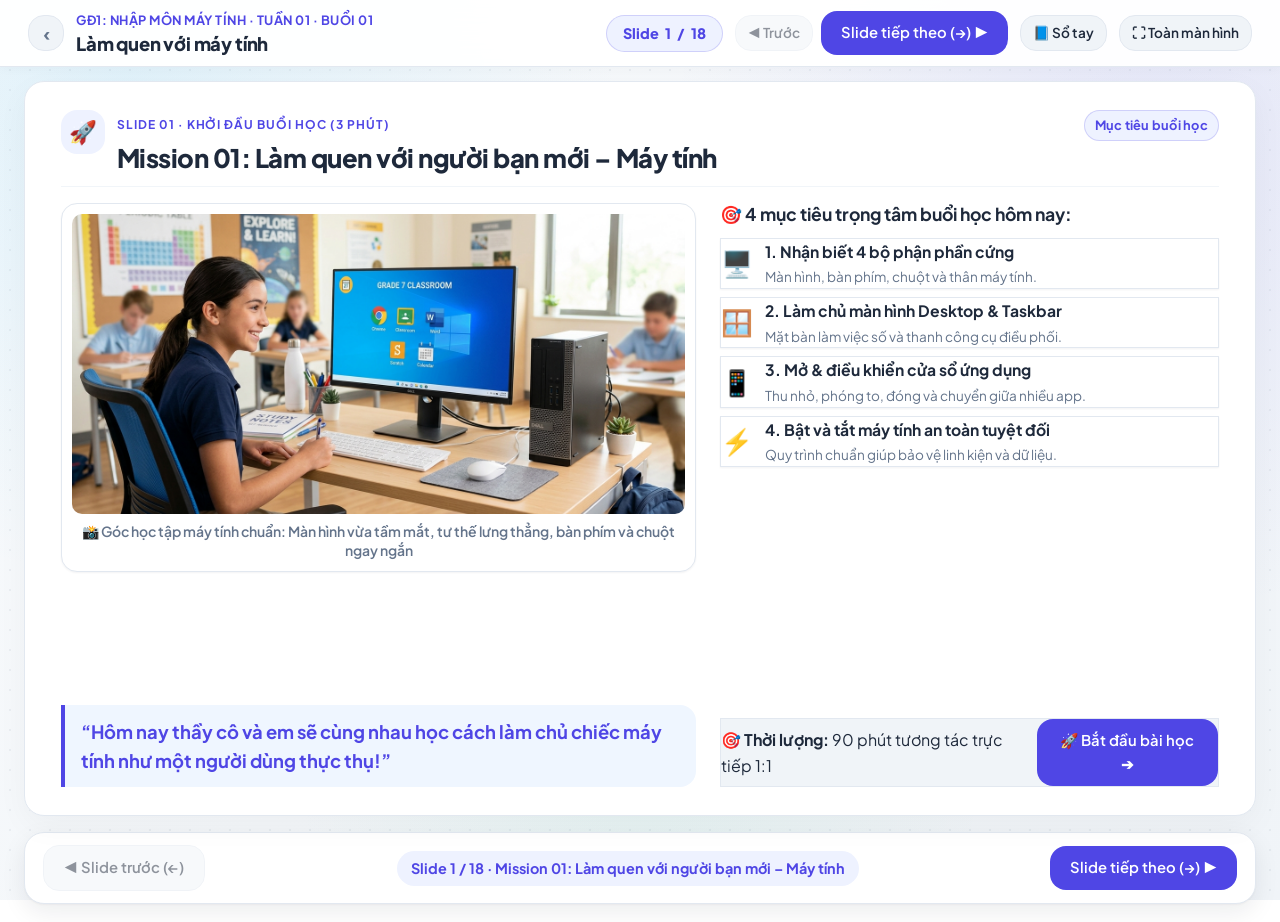
==== templates/lesson.html @ 389ba529 "feat: Khởi tạo hệ thống bài giảng Lớp 7, Bài 1 và workflow GitHub Pages" ====
<!DOCTYPE html>
<html lang="vi">
<head>
  <meta charset="UTF-8">
  <meta name="viewport" content="width=device-width, initial-scale=1.0">
  <title>Bài giảng: Làm quen với máy tính — GĐ1</title>
  
  <!-- CSS Design System -->
  <link rel="stylesheet" href="../design-system/css/tokens.css">
  <link rel="stylesheet" href="../design-system/css/reset.css">
  <link rel="stylesheet" href="../design-system/css/layout.css">
  <link rel="stylesheet" href="../design-system/css/components.css">
  <link rel="stylesheet" href="../design-system/css/utilities.css">
  <link rel="stylesheet" href="../design-system/css/responsive.css">
</head>
<body class="mode-slide">

  <!-- Background Ambient Glow & Dot-Grid -->
  <div id="ambient-bg"></div>

  <!-- Thanh Điều khiển Trình chiếu của Giáo viên (Presentation Bar) -->
  <header class="presentation-bar">
    <div class="presentation-bar__left">
      <a href="../index.html" class="presentation-back-btn" title="Về Cổng Khóa học">‹</a>
      <div class="presentation-meta-title">
        <span class="presentation-badge">GĐ1: Nhập môn máy tính · Tuần 01 · Buổi 01</span>
        <h1 class="presentation-lesson-title">Làm quen với máy tính</h1>
      </div>
    </div>

    <div class="presentation-bar__right">
      <div class="slide-counter-pill">
        Slide <span class="current-slide-num">1</span> / <span class="total-slides-num">18</span>
      </div>

      <div class="presentation-nav-group">
        <button class="btn btn--secondary btn--sm btn--prev-slide" title="Slide trước (Phím ←)">
          ◀ Trước
        </button>
        <button class="btn btn--primary btn--sm btn--next-slide" title="Slide tiếp theo (Phím →)">
          Tiếp ▶
        </button>
      </div>

      <button class="btn btn--secondary btn--sm presentation-cheatsheet-btn" title="Mở Sổ tay tra cứu phím tắt & thuật ngữ">
        📘 Sổ tay
      </button>

      <button class="btn btn--secondary btn--sm presentation-fullscreen-btn" title="Chế độ Trình chiếu Toàn màn hình">
        ⛶ Toàn màn hình
      </button>
    </div>
  </header>

  <!-- Khung Slide Trình chiếu Chính -->
  <div class="lesson-shell">
    <div class="lesson-grid">
      <main class="lesson-main">
        <!-- Các slide sẽ được LearningEngine tự động nạp từ Lesson Data -->
        <div class="p-4 text-center text-muted">Đang tải slide bài giảng...</div>
      </main>
    </div>
  </div>

  <!-- Slide-over Drawer chứa Sổ tay Tra cứu -->
  <div class="cheatsheet-drawer-backdrop" role="dialog" aria-modal="true" aria-labelledby="drawer-title">
    <div class="cheatsheet-drawer">
      <div class="cheatsheet-drawer__header">
        <div class="d-flex items-center gap-2">
          <span style="font-size: 1.4rem;">📘</span>
          <strong id="drawer-title">Sổ tay tra cứu nhanh</strong>
        </div>
        <button class="cheatsheet-close-btn btn btn--secondary btn--sm" aria-label="Đóng sổ tay">✕</button>
      </div>
      <div class="cheatsheet-drawer__body">
        <!-- Được LearningEngine cập nhật tự động theo từng bài -->
      </div>
    </div>
  </div>

  <!-- Modal Chi tiết Ứng dụng (Slide 08) -->
  <div class="app-detail-modal" role="dialog" aria-modal="true" aria-labelledby="modal-app-name-id">
    <div class="app-modal-dialog">
      <div class="modal-app-icon">📱</div>
      <h3 class="modal-app-name" id="modal-app-name-id">Tên ứng dụng</h3>
      <div class="modal-app-role">Công dụng chính</div>
      <p class="modal-app-detail">Mô tả chi tiết ứng dụng...</p>
      <button class="btn btn--primary app-modal-close-btn w-100 justify-center">Đã hiểu! Đóng lại</button>
    </div>
  </div>

  <!-- JS Modules Hệ thống -->
  <script src="../design-system/js/storage.js"></script>
  <script src="../design-system/js/audio.js"></script>
  <script src="../design-system/js/visualizers.js"></script>
  <script src="../design-system/js/timer.js"></script>
  <script src="../design-system/js/checklist.js"></script>
  <script src="../design-system/js/quiz.js"></script>
  <script src="../design-system/js/learning-engine.js"></script>

  <!-- Nạp file Lesson Data -->
  <script src="../lessons/gd1/week-01/lesson-01.js"></script>
  <script src="../lessons/gd1/week-01/lesson-02.js"></script>

  <!-- Khởi tạo Bài giảng -->
  <script>
    document.addEventListener('DOMContentLoaded', () => {
      const urlParams = new URLSearchParams(window.location.search);
      const lessonId = urlParams.get('id') || 'gd1-w01-l01';

      let targetLesson = null;
      if (window.LessonRegistry && window.LessonRegistry[lessonId]) {
        targetLesson = window.LessonRegistry[lessonId];
      } else if (window.currentLessonData) {
        targetLesson = window.currentLessonData;
      }

      if (targetLesson) {
        window.LearningEngine.init(targetLesson);
        document.title = `Bài giảng: ${targetLesson.title} — GĐ1`;
      } else {
        console.error(`Không tìm thấy dữ liệu cho bài học ID: ${lessonId}`);
      }
    });
  </script>
</body>
</html>
---- design-system/css/tokens.css ----
/**
 * DESIGN TOKENS — Bright & Friendly Modern Edu
 * Dùng chung cho toàn bộ 36 tuần / 72 buổi học
 */

:root {
  /* Brand & Accents */
  --color-primary: #4f46e5;
  --color-primary-hover: #4338ca;
  --color-primary-light: #eef2ff;

  --color-success: #10b981;
  --color-success-hover: #059669;
  --color-success-light: #ecfdf5;

  --color-energy: #0ea5e9;
  --color-energy-hover: #0284c7;
  --color-energy-light: #f0f9ff;

  --color-warning: #f59e0b;
  --color-warning-hover: #d97706;
  --color-warning-light: #fffbeb;

  --color-danger: #f43f5e;
  --color-danger-hover: #e11d48;
  --color-danger-light: #fff1f2;

  --color-purple: #8b5cf6;
  --color-purple-light: #f5f3ff;

  /* Backgrounds & Surfaces */
  --bg-page: #f8fafc;
  --bg-page-secondary: #f0f4f8;

  --surface: rgba(255, 255, 255, 0.88);
  --surface-solid: #ffffff;
  --surface-hover: rgba(255, 255, 255, 0.98);
  --surface-muted: #f8fafc;

  /* Typography Colors */
  --text-primary: #1e293b;
  --text-secondary: #64748b;
  --text-muted: #94a3b8;
  --text-inverse: #ffffff;

  /* Borders & Dividers */
  --border-soft: #e2e8f0;
  --border-focus: rgba(79, 70, 229, 0.4);

  /* Radius */
  --radius-sm: 10px;
  --radius-md: 16px;
  --radius-lg: 20px;
  --radius-xl: 28px;
  --radius-full: 9999px;

  /* Shadows */
  --shadow-sm: 0 1px 2px rgba(15, 23, 42, 0.05);
  --shadow-card:
    0 1px 2px rgba(15, 23, 42, 0.04),
    0 8px 24px rgba(15, 23, 42, 0.08);
  --shadow-card-hover:
    0 4px 6px -1px rgba(15, 23, 42, 0.06),
    0 12px 32px rgba(15, 23, 42, 0.12);
  --shadow-floating:
    0 12px 40px rgba(15, 23, 42, 0.16);

  /* Spacing */
  --space-1: 4px;
  --space-2: 8px;
  --space-3: 12px;
  --space-4: 16px;
  --space-5: 24px;
  --space-6: 32px;
  --space-7: 48px;

  /* Fonts */
  --font-sans: 'Plus Jakarta Sans', -apple-system, BlinkMacSystemFont, 'Segoe UI', Roboto, Helvetica, Arial, sans-serif;
  --font-mono: 'JetBrains Mono', 'Fira Code', Menlo, Monaco, Consolas, monospace;

  /* Transitions */
  --transition-fast: 140ms ease;
  --transition-normal: 220ms ease;
  --transition-slow: 350ms cubic-bezier(0.16, 1, 0.3, 1);
}
---- design-system/css/layout.css ----
/**
 * LAYOUT & BACKGROUND SYSTEM — Bright & Friendly Modern Edu
 * Chuyên biệt cho Giao diện Trình chiếu Bài giảng 1:1 Toàn Màn Hình (Full-Screen Teaching Presentation Deck)
 */

/* Nền sáng tinh tế & Ambient Glow nhẹ */
body {
  background:
    radial-gradient(circle at 10% 10%, rgba(14, 165, 233, 0.10), transparent 35%),
    radial-gradient(circle at 90% 15%, rgba(79, 70, 229, 0.09), transparent 35%),
    radial-gradient(circle at 50% 85%, rgba(16, 185, 129, 0.06), transparent 35%),
    linear-gradient(135deg, var(--bg-page), var(--bg-page-secondary));
  background-attachment: fixed;
  color: var(--text-primary);
  position: relative;
  min-height: 100vh;
  margin: 0;
  padding: 0;
}

/* Lưới chấm bi kỹ thuật số tinh tế (Dot-grid pattern) */
body::before {
  content: "";
  position: fixed;
  inset: 0;
  background-image: radial-gradient(#94a3b8 0.75px, transparent 0.75px);
  background-size: 20px 20px;
  opacity: 0.12;
  pointer-events: none;
  z-index: 0;
}

/* ==========================================================================
   PRESENTATION TOP BAR (Thanh công cụ trình chiếu của Giáo viên)
   ========================================================================== */
.presentation-bar {
  position: sticky;
  top: 0;
  z-index: 50;
  background: rgba(255, 255, 255, 0.94);
  backdrop-filter: blur(16px);
  -webkit-backdrop-filter: blur(16px);
  border-bottom: 1px solid var(--border-soft);
  padding: 10px 28px;
  display: flex;
  align-items: center;
  justify-content: space-between;
  gap: var(--space-3);
  box-shadow: 0 2px 10px rgba(0, 0, 0, 0.03);
}

.presentation-bar__left {
  display: flex;
  align-items: center;
  gap: var(--space-3);
}

.presentation-back-btn {
  display: inline-flex;
  align-items: center;
  justify-content: center;
  width: 36px;
  height: 36px;
  border-radius: var(--radius-md);
  background: var(--bg-page-secondary);
  color: var(--text-secondary);
  text-decoration: none;
  font-weight: 700;
  font-size: 1.2rem;
  border: 1px solid var(--border-soft);
  transition: all var(--transition-fast);
}

.presentation-back-btn:hover {
  background: #ffffff;
  color: var(--color-primary);
  border-color: var(--color-primary);
}

.presentation-meta-title {
  display: flex;
  flex-direction: column;
  gap: 2px;
}

.presentation-badge {
  font-size: 0.8rem;
  font-weight: 700;
  color: var(--color-primary);
  letter-spacing: 0.04em;
  text-transform: uppercase;
}

.presentation-lesson-title {
  font-size: 1.15rem;
  font-weight: 800;
  color: var(--text-primary);
  margin: 0;
  letter-spacing: -0.01em;
}

.presentation-bar__right {
  display: flex;
  align-items: center;
  gap: 12px;
}

.slide-counter-pill {
  display: inline-flex;
  align-items: center;
  gap: 6px;
  background: var(--color-primary-light);
  color: var(--color-primary);
  font-weight: 800;
  font-size: 0.9rem;
  padding: 6px 16px;
  border-radius: var(--radius-full);
  border: 1px solid rgba(79, 70, 229, 0.2);
}

.presentation-nav-group {
  display: flex;
  align-items: center;
  gap: 8px;
}

/* ==========================================================================
   FULLSCREEN SLIDE PRESENTATION STAGE (Khung chứa Slide Full Màn Hình)
   ========================================================================== */
.lesson-shell {
  width: min(1520px, calc(100% - 48px));
  margin: 14px auto 18px;
  position: relative;
  z-index: 1;
  min-height: calc(100vh - 84px);
  display: flex;
  flex-direction: column;
}

.lesson-grid {
  display: flex;
  flex-direction: column;
  flex: 1;
  width: 100%;
}

.lesson-main {
  width: 100%;
  flex: 1;
  display: flex;
  flex-direction: column;
}

/* Section bài học (Mỗi Section là một Slide) */
body.mode-slide .lesson-section {
  display: none !important;
  flex: 1;
  flex-direction: column;
  width: 100%;
}

body.mode-slide .lesson-section.is-active-slide {
  display: flex !important;
  flex: 1;
  flex-direction: column;
  animation: slideFadeIn 0.25s cubic-bezier(0.16, 1, 0.3, 1) forwards;
}

/* Thẻ Slide toàn màn hình — Apple Keynote / Google Slides Widescreen Aesthetics */
body.mode-slide .edu-card {
  flex: 1;
  display: flex;
  flex-direction: column;
  min-height: calc(100vh - 165px);
  padding: 28px 36px;
  background: #ffffff;
  border-radius: 20px;
  box-shadow: 0 10px 32px rgba(0, 0, 0, 0.04);
  border: 1px solid var(--border-soft);
  justify-content: flex-start;
}

body.mode-slide .edu-card__header {
  margin-bottom: var(--space-4);
  padding-bottom: var(--space-3);
  border-bottom: 1px solid #f1f5f9;
  flex-shrink: 0;
}

body.mode-slide .edu-card__header h2 {
  font-size: clamp(1.5rem, 2vw, 2.1rem);
  font-weight: 800;
  color: var(--text-primary);
  margin: 4px 0 0;
}

body.mode-slide .edu-card__body {
  flex: 1;
  display: flex;
  flex-direction: column;
  justify-content: flex-start;
  gap: var(--space-4);
}

/* Fullscreen Mode Enhancements */
:fullscreen .presentation-bar,
:-webkit-full-screen .presentation-bar {
  padding: 8px 32px;
}

:fullscreen .lesson-shell,
:-webkit-full-screen .lesson-shell {
  width: min(1600px, calc(100% - 32px));
  margin: 8px auto 12px;
  min-height: calc(100vh - 68px);
}

:fullscreen body.mode-slide .edu-card,
:-webkit-full-screen body.mode-slide .edu-card {
  min-height: calc(100vh - 135px);
  padding: 32px 48px;
}
---- design-system/css/components.css ----
/**
 * COMPONENT SYSTEM — Bright & Friendly Modern Edu
 */

/* ==========================================================================
   1. MISSION BAR (Thanh lộ trình bài học dính phía trên)
   ========================================================================== */
.mission-bar {
  position: sticky;
  top: 12px;
  z-index: 50;
  display: flex;
  align-items: center;
  justify-content: space-between;
  gap: var(--space-2);
  padding: 8px 12px;
  background: rgba(255, 255, 255, 0.92);
  backdrop-filter: blur(14px);
  -webkit-backdrop-filter: blur(14px);
  border: 1px solid var(--border-soft);
  border-radius: var(--radius-lg);
  box-shadow: var(--shadow-card);
}

.mission-bar__nav {
  display: flex;
  align-items: center;
  gap: var(--space-2);
  overflow-x: auto;
  scrollbar-width: none;
}
.mission-bar__nav::-webkit-scrollbar {
  display: none;
}

.mission-step {
  display: inline-flex;
  align-items: center;
  gap: 6px;
  padding: 8px 14px;
  border-radius: var(--radius-full);
  font-size: 0.875rem;
  font-weight: 600;
  color: var(--text-secondary);
  background: transparent;
  white-space: nowrap;
  transition: all var(--transition-fast);
  border: 1px solid transparent;
  text-decoration: none;
}

.mission-step:hover {
  color: var(--color-primary);
  background: var(--color-primary-light);
}

.mission-step.is-active {
  color: var(--color-primary);
  background: var(--color-primary-light);
  border-color: rgba(79, 70, 229, 0.25);
  box-shadow: 0 1px 3px rgba(79, 70, 229, 0.1);
}

.mission-step.is-completed {
  color: var(--color-success);
  background: var(--color-success-light);
}

.mission-bar__actions {
  display: flex;
  align-items: center;
  gap: var(--space-2);
  flex-shrink: 0;
}

/* ==========================================================================
   2. CARD SYSTEM (Khối thẻ giao diện đa năng)
   ========================================================================== */
.edu-card {
  background: var(--surface);
  backdrop-filter: blur(12px);
  -webkit-backdrop-filter: blur(12px);
  border: 1px solid var(--border-soft);
  border-radius: var(--radius-lg);
  box-shadow: var(--shadow-card);
  padding: 24px;
  position: relative;
  transition: box-shadow var(--transition-normal), border-color var(--transition-normal);
}

.edu-card:hover {
  box-shadow: var(--shadow-card-hover);
}

/* Biến thể theo chủ đề học tập */
.edu-card--concept {
  border-left: 4px solid var(--color-primary);
}

.edu-card--lab {
  border-left: 4px solid var(--color-energy);
}

.edu-card--quiz {
  border-left: 4px solid var(--color-purple);
}

.edu-card--success {
  border-left: 4px solid var(--color-success);
  background: linear-gradient(180deg, rgba(236, 253, 245, 0.5) 0%, rgba(255, 255, 255, 0.9) 100%);
}

.edu-card--warning {
  border-left: 4px solid var(--color-warning);
}

.edu-card--boss {
  border: 2px solid rgba(244, 63, 94, 0.3);
  border-left: 6px solid var(--color-danger);
  background: linear-gradient(180deg, rgba(255, 241, 242, 0.5) 0%, rgba(255, 255, 255, 0.95) 100%);
}

/* Header bên trong card */
.edu-card__header {
  display: flex;
  align-items: flex-start;
  gap: var(--space-3);
  margin-bottom: var(--space-3);
}

.edu-card__icon {
  width: 44px;
  height: 44px;
  border-radius: var(--radius-md);
  display: flex;
  align-items: center;
  justify-content: center;
  font-size: 1.4rem;
  flex-shrink: 0;
  background: var(--color-primary-light);
  color: var(--color-primary);
}

.edu-card--lab .edu-card__icon {
  background: var(--color-energy-light);
  color: var(--color-energy);
}

.edu-card--quiz .edu-card__icon {
  background: var(--color-purple-light);
  color: var(--color-purple);
}

.edu-card--boss .edu-card__icon {
  background: var(--color-danger-light);
  color: var(--color-danger);
}

.edu-card__title-group {
  flex: 1;
}

.eyebrow {
  display: inline-block;
  font-size: 0.75rem;
  font-weight: 700;
  text-transform: uppercase;
  letter-spacing: 0.08em;
  color: var(--color-primary);
  margin-bottom: 2px;
}

.edu-card--lab .eyebrow { color: var(--color-energy); }
.edu-card--quiz .eyebrow { color: var(--color-purple); }
.edu-card--boss .eyebrow { color: var(--color-danger); }

/* ==========================================================================
   3. CONCEPT CARD ELEMENTS & CHIPS
   ========================================================================== */
.concept-chip-group {
  display: flex;
  flex-wrap: wrap;
  gap: var(--space-2);
  margin-top: var(--space-3);
}

.concept-chip {
  display: inline-flex;
  align-items: center;
  gap: 6px;
  padding: 6px 12px;
  background: #ffffff;
  border: 1px solid var(--border-soft);
  border-radius: var(--radius-sm);
  font-size: 0.875rem;
  font-weight: 600;
  color: var(--text-primary);
  box-shadow: var(--shadow-sm);
}

/* ==========================================================================
   4. LAB STEPS (Khối thực hành từng bước có số thứ tự)
   ========================================================================== */
.lab-steps {
  display: flex;
  flex-direction: column;
  gap: var(--space-3);
  margin: var(--space-3) 0;
}

.lab-step {
  display: flex;
  align-items: flex-start;
  gap: var(--space-3);
  padding: var(--space-3) var(--space-4);
  background: #ffffff;
  border: 1px solid var(--border-soft);
  border-radius: var(--radius-md);
  transition: all var(--transition-fast);
}

.lab-step[data-state="pending"] {
  opacity: 0.85;
}

.lab-step[data-state="active"] {
  border-color: var(--color-primary);
  background: var(--color-primary-light);
  box-shadow: 0 2px 8px rgba(79, 70, 229, 0.12);
}

.lab-step[data-state="done"] {
  border-color: rgba(16, 185, 129, 0.4);
  background: var(--color-success-light);
}

.lab-step__number {
  width: 32px;
  height: 32px;
  border-radius: var(--radius-full);
  display: flex;
  align-items: center;
  justify-content: center;
  font-weight: 700;
  font-size: 0.9rem;
  flex-shrink: 0;
  background: var(--bg-page-secondary);
  color: var(--text-secondary);
  border: 1px solid var(--border-soft);
  transition: all var(--transition-fast);
}

.lab-step[data-state="active"] .lab-step__number {
  background: var(--color-primary);
  color: #ffffff;
  border-color: var(--color-primary);
}

.lab-step[data-state="done"] .lab-step__number {
  background: var(--color-success);
  color: #ffffff;
  border-color: var(--color-success);
}

.lab-step__content {
  flex: 1;
}

.lab-step__content h4 {
  font-size: 1rem;
  margin-bottom: 2px;
}

.lab-step__content p {
  font-size: 0.9rem;
  color: var(--text-secondary);
}

/* ==========================================================================
   5. HINT BOX (Hộp gợi ý mở rộng accordion)
   ========================================================================== */
.hint-box {
  margin: var(--space-3) 0;
  border: 1px solid rgba(245, 158, 11, 0.3);
  background: var(--color-warning-light);
  border-radius: var(--radius-md);
  overflow: hidden;
}

.hint-box summary {
  padding: 10px 16px;
  font-weight: 600;
  color: #92400e;
  cursor: pointer;
  user-select: none;
  display: flex;
  align-items: center;
  gap: var(--space-2);
  list-style: none;
}

.hint-box summary::-webkit-details-marker {
  display: none;
}

.hint-box summary::after {
  content: "▾";
  margin-left: auto;
  font-size: 1rem;
  transition: transform var(--transition-fast);
}

.hint-box[open] summary::after {
  transform: rotate(180deg);
}

.hint-box__body {
  padding: 0 16px 14px;
  font-size: 0.925rem;
  color: #78350f;
  line-height: 1.5;
}

/* ==========================================================================
   6. 3D KEYCAP & BÀN PHÍM TƯƠNG TÁC
   ========================================================================== */
.keycap-showcase {
  display: flex;
  align-items: center;
  flex-wrap: wrap;
  gap: var(--space-2);
  padding: var(--space-3);
  background: #ffffff;
  border: 1px solid var(--border-soft);
  border-radius: var(--radius-md);
}

.keycap {
  min-width: 48px;
  padding: 8px 14px;
  background: linear-gradient(#ffffff, #f1f5f9);
  border: 1px solid #cbd5e1;
  border-bottom: 4px solid #94a3b8;
  border-radius: var(--radius-sm);
  font-family: var(--font-mono);
  font-weight: 600;
  font-size: 0.9rem;
  color: var(--text-primary);
  cursor: pointer;
  user-select: none;
  box-shadow: 0 2px 4px rgba(0, 0, 0, 0.04);
  transition: transform 0.08s ease, border-bottom-width 0.08s ease, background-color 0.15s ease;
  display: inline-flex;
  align-items: center;
  justify-content: center;
}

.keycap:hover {
  background: linear-gradient(#ffffff, #e2e8f0);
}

.keycap:active,
.keycap.is-pressed {
  transform: translateY(3px);
  border-bottom-width: 1px;
  box-shadow: 0 1px 1px rgba(0, 0, 0, 0.04);
  background: var(--color-primary-light);
  color: var(--color-primary);
}

.key-combo {
  display: inline-flex;
  align-items: center;
  gap: 4px;
}

.key-plus {
  font-weight: 700;
  color: var(--text-muted);
}

/* ==========================================================================
   7. MOUSE VISUALIZER (Mô phỏng chuột trực quan)
   ========================================================================== */
.mouse-visualizer-container {
  display: flex;
  align-items: center;
  justify-content: center;
  padding: var(--space-4);
  background: #ffffff;
  border: 1px solid var(--border-soft);
  border-radius: var(--radius-lg);
  gap: var(--space-5);
  flex-wrap: wrap;
}

.mouse-device {
  width: 120px;
  height: 180px;
  background: #f8fafc;
  border: 3px solid #cbd5e1;
  border-radius: 60px 60px 50px 50px;
  position: relative;
  box-shadow: 0 8px 24px rgba(0, 0, 0, 0.06);
  user-select: none;
}

.mouse-buttons-row {
  display: flex;
  height: 75px;
  border-bottom: 2px solid #cbd5e1;
}

.mouse-zone {
  flex: 1;
  border: none;
  background: transparent;
  cursor: pointer;
  transition: background var(--transition-fast);
  display: flex;
  align-items: center;
  justify-content: center;
  font-size: 0.75rem;
  font-weight: 700;
  color: var(--text-muted);
  min-height: unset;
}

.mouse-zone[data-mouse="left"] {
  border-right: 1px solid #cbd5e1;
  border-top-left-radius: 56px;
}

.mouse-zone[data-mouse="right"] {
  border-left: 1px solid #cbd5e1;
  border-top-right-radius: 56px;
}

.mouse-zone[data-mouse="scroll"] {
  position: absolute;
  top: 30px;
  left: 50%;
  transform: translateX(-50%);
  width: 20px;
  height: 38px;
  background: #ffffff;
  border: 2px solid #94a3b8;
  border-radius: 10px;
  z-index: 2;
  cursor: pointer;
}

.mouse-zone:hover {
  background: var(--color-primary-light);
  color: var(--color-primary);
}

.mouse-zone.is-active {
  background: var(--color-primary) !important;
  color: #ffffff !important;
  box-shadow: 0 0 12px rgba(79, 70, 229, 0.4);
}

.mouse-legend {
  display: flex;
  flex-direction: column;
  gap: var(--space-2);
}

.mouse-legend-item {
  display: flex;
  align-items: center;
  gap: var(--space-2);
  font-size: 0.875rem;
}

.mouse-legend-dot {
  width: 12px;
  height: 12px;
  border-radius: var(--radius-full);
}

/* ==========================================================================
   8. INTERACTIVE CHECKLIST (Danh sách tích điểm)
   ========================================================================== */
.checklist-group {
  display: flex;
  flex-direction: column;
  gap: var(--space-2);
  margin-top: var(--space-3);
}

.checklist-item {
  display: flex;
  align-items: center;
  gap: var(--space-3);
  padding: 12px 16px;
  background: #ffffff;
  border: 1px solid var(--border-soft);
  border-radius: var(--radius-md);
  cursor: pointer;
  user-select: none;
  transition: all var(--transition-fast);
}

.checklist-item:hover {
  background: var(--color-success-light);
  border-color: rgba(16, 185, 129, 0.3);
}

.checklist-item.is-checked {
  background: var(--color-success-light);
  border-color: var(--color-success);
}

.checklist-box {
  width: 22px;
  height: 22px;
  border-radius: 6px;
  border: 2px solid #94a3b8;
  display: flex;
  align-items: center;
  justify-content: center;
  flex-shrink: 0;
  transition: all var(--transition-fast);
  background: #ffffff;
}

.checklist-item.is-checked .checklist-box {
  background: var(--color-success);
  border-color: var(--color-success);
  color: #ffffff;
}

.checklist-box::after {
  content: "✓";
  font-size: 13px;
  font-weight: 800;
  opacity: 0;
  transform: scale(0.5);
  transition: all var(--transition-fast);
}

.checklist-item.is-checked .checklist-box::after {
  opacity: 1;
  transform: scale(1);
}

.checklist-label {
  font-size: 0.95rem;
  font-weight: 500;
  color: var(--text-primary);
  flex: 1;
}

.checklist-item.is-checked .checklist-label {
  text-decoration: line-through;
  color: var(--text-muted);
}

.checklist-reward {
  font-size: 0.8rem;
  font-weight: 700;
  color: var(--color-warning);
  background: var(--color-warning-light);
  padding: 3px 8px;
  border-radius: var(--radius-full);
}

/* ==========================================================================
   9. PROGRESS BAR & XP COMPONENT
   ========================================================================== */
.progress-container {
  display: flex;
  flex-direction: column;
  gap: 6px;
  margin: var(--space-2) 0;
}

.progress-header {
  display: flex;
  align-items: center;
  justify-content: space-between;
  font-size: 0.85rem;
  font-weight: 600;
  color: var(--text-secondary);
}

.progress-track {
  height: 10px;
  background: #e2e8f0;
  border-radius: var(--radius-full);
  overflow: hidden;
  position: relative;
}

.progress-fill {
  height: 100%;
  background: linear-gradient(90deg, var(--color-energy), var(--color-primary));
  border-radius: var(--radius-full);
  width: 0%;
  transition: width var(--transition-slow);
}

.progress-fill--success {
  background: linear-gradient(90deg, #34d399, var(--color-success));
}

.xp-badge {
  display: inline-flex;
  align-items: center;
  gap: 6px;
  padding: 6px 14px;
  background: linear-gradient(135deg, #fffbeb, #fef3c7);
  border: 1px solid rgba(245, 158, 11, 0.4);
  border-radius: var(--radius-full);
  font-weight: 800;
  font-size: 0.9rem;
  color: #b45309;
  box-shadow: 0 1px 3px rgba(245, 158, 11, 0.15);
  user-select: none;
}

.xp-badge.has-earned {
  animation: xpPulse 0.4s ease;
}

@keyframes xpPulse {
  0% { transform: scale(1); }
  50% { transform: scale(1.15); }
  100% { transform: scale(1); }
}

/* ==========================================================================
   10. QUIZ COMPONENT (Trắc nghiệm tương tác)
   ========================================================================== */
.quiz-box {
  display: flex;
  flex-direction: column;
  gap: var(--space-3);
  margin-top: var(--space-3);
}

.quiz-question {
  font-size: 1.1rem;
  font-weight: 700;
  color: var(--text-primary);
}

.quiz-options {
  display: grid;
  grid-template-columns: 1fr;
  gap: var(--space-2);
}

.quiz-option {
  padding: 14px 18px;
  background: #ffffff;
  border: 2px solid var(--border-soft);
  border-radius: var(--radius-md);
  font-size: 0.95rem;
  font-weight: 600;
  color: var(--text-primary);
  text-align: left;
  display: flex;
  align-items: center;
  gap: var(--space-3);
  cursor: pointer;
  transition: all var(--transition-fast);
}

.quiz-option:hover:not(:disabled) {
  border-color: var(--color-purple);
  background: var(--color-purple-light);
}

.quiz-option.is-selected {
  border-color: var(--color-purple);
  background: var(--color-purple-light);
}

.quiz-option.is-correct {
  border-color: var(--color-success) !important;
  background: var(--color-success-light) !important;
  color: #065f46 !important;
}

.quiz-option.is-incorrect {
  border-color: var(--color-warning) !important;
  background: var(--color-warning-light) !important;
  color: #92400e !important;
}

.quiz-feedback {
  padding: 12px 16px;
  border-radius: var(--radius-md);
  font-size: 0.925rem;
  font-weight: 600;
  display: none;
  align-items: center;
  gap: var(--space-2);
}

.quiz-feedback.is-visible {
  display: flex;
}

.quiz-feedback--correct {
  background: var(--color-success-light);
  color: #065f46;
  border: 1px solid rgba(16, 185, 129, 0.4);
}

.quiz-feedback--hint {
  background: var(--color-warning-light);
  color: #92400e;
  border: 1px solid rgba(245, 158, 11, 0.4);
}

/* ==========================================================================
   11. BOSS CHALLENGE & TIMER COMPONENT
   ========================================================================== */
.boss-banner {
  display: flex;
  align-items: center;
  justify-content: space-between;
  flex-wrap: wrap;
  gap: var(--space-3);
  padding: var(--space-4);
  background: #ffffff;
  border-radius: var(--radius-md);
  border: 1px solid rgba(244, 63, 94, 0.2);
}

.timer-display {
  display: flex;
  align-items: baseline;
  gap: var(--space-2);
  font-family: var(--font-mono);
  font-size: 2.25rem;
  font-weight: 800;
  color: var(--text-primary);
  background: #f8fafc;
  padding: 6px 16px;
  border-radius: var(--radius-md);
  border: 1px solid var(--border-soft);
}

.timer-display.is-warning {
  color: var(--color-danger);
  border-color: rgba(244, 63, 94, 0.4);
  background: var(--color-danger-light);
}

.timer-controls {
  display: flex;
  align-items: center;
  gap: var(--space-2);
}

/* ==========================================================================
   12. CHEATSHEET FAB & SLIDE-OVER DRAWER
   ========================================================================== */
.cheatsheet-fab {
  position: fixed;
  bottom: 24px;
  right: 24px;
  width: 56px;
  height: 56px;
  border-radius: var(--radius-full);
  background: var(--color-primary);
  color: #ffffff;
  font-size: 1.5rem;
  box-shadow: var(--shadow-floating);
  z-index: 90;
  display: flex;
  align-items: center;
  justify-content: center;
  transition: transform var(--transition-fast), background-color var(--transition-fast);
}

.cheatsheet-fab:hover {
  transform: scale(1.08);
  background: var(--color-primary-hover);
}

.cheatsheet-drawer-backdrop {
  position: fixed;
  inset: 0;
  background: rgba(15, 23, 42, 0.4);
  backdrop-filter: blur(4px);
  -webkit-backdrop-filter: blur(4px);
  z-index: 100;
  opacity: 0;
  pointer-events: none;
  transition: opacity var(--transition-normal);
}

.cheatsheet-drawer-backdrop.is-open {
  opacity: 1;
  pointer-events: auto;
}

.cheatsheet-drawer {
  position: fixed;
  top: 0;
  right: 0;
  bottom: 0;
  width: min(400px, 90vw);
  background: var(--surface-solid);
  box-shadow: -8px 0 32px rgba(15, 23, 42, 0.15);
  z-index: 101;
  transform: translateX(100%);
  transition: transform var(--transition-slow);
  display: flex;
  flex-direction: column;
}

.cheatsheet-drawer-backdrop.is-open .cheatsheet-drawer {
  transform: translateX(0);
}

.cheatsheet-drawer__header {
  padding: var(--space-4);
  border-bottom: 1px solid var(--border-soft);
  display: flex;
  align-items: center;
  justify-content: space-between;
}

.cheatsheet-drawer__body {
  padding: var(--space-4);
  overflow-y: auto;
  flex: 1;
  display: flex;
  flex-direction: column;
  gap: var(--space-4);
}

/* ==========================================================================
   13. BUTTON SYSTEM & SOUND TOGGLE
   ========================================================================== */
.btn {
  padding: 10px 20px;
  border-radius: var(--radius-md);
  font-weight: 600;
  font-size: 0.925rem;
  transition: all var(--transition-fast);
}

.btn--primary {
  background: var(--color-primary);
  color: #ffffff;
}
.btn--primary:hover {
  background: var(--color-primary-hover);
  box-shadow: 0 4px 12px rgba(79, 70, 229, 0.25);
}

.btn--secondary {
  background: var(--bg-page-secondary);
  color: var(--text-primary);
  border: 1px solid var(--border-soft);
}
.btn--secondary:hover {
  background: #e2e8f0;
}

.btn--success {
  background: var(--color-success);
  color: #ffffff;
}
.btn--success:hover {
  background: var(--color-success-hover);
}

.btn--danger {
  background: var(--color-danger);
  color: #ffffff;
}
.btn--danger:hover {
  background: var(--color-danger-hover);
}

.btn--sm {
  padding: 6px 12px;
  min-height: 36px;
  font-size: 0.85rem;
}

.btn:disabled {
  opacity: 0.5;
  cursor: not-allowed;
  pointer-events: none;
}

.sound-toggle-btn {
  padding: 8px 12px;
  border-radius: var(--radius-full);
  background: var(--bg-page-secondary);
  color: var(--text-secondary);
  border: 1px solid var(--border-soft);
  font-size: 0.85rem;
  font-weight: 600;
  min-height: 38px;
}
.sound-toggle-btn:hover {
  color: var(--text-primary);
  background: #e2e8f0;
}

/* ==========================================================================
   14. MISSION COMPLETE MODAL
   ========================================================================== */
.mission-complete-card {
  text-align: center;
  padding: var(--space-6) var(--space-4);
  background: linear-gradient(180deg, #ecfdf5 0%, #ffffff 100%);
  border: 2px solid rgba(16, 185, 129, 0.3);
  border-radius: var(--radius-xl);
  box-shadow: var(--shadow-floating);
  display: flex;
  flex-direction: column;
  align-items: center;
  gap: var(--space-3);
}

.mission-complete-card__emoji {
  font-size: 3rem;
  animation: bounce 1.5s infinite;
}

@keyframes bounce {
  0%, 100% { transform: translateY(0); }
  50% { transform: translateY(-8px); }
}

/* ==========================================================================
   15. SLIDE PRESENTATION MODE (Trình chiếu từng trang như Slide)
   ========================================================================== */
body.mode-slide .lesson-section {
  display: none !important;
}

body.mode-slide .lesson-section.is-active-slide {
  display: flex !important;
  animation: slideFadeIn 0.28s cubic-bezier(0.16, 1, 0.3, 1) forwards;
}

@keyframes slideFadeIn {
  from {
    opacity: 0;
    transform: translateY(12px);
  }
  to {
    opacity: 1;
    transform: translateY(0);
  }
}

.slide-controls-bar {
  display: none;
  align-items: center;
  justify-content: space-between;
  gap: var(--space-3);
  margin-top: var(--space-4);
  padding: 12px 18px;
  background: #ffffff;
  border: 1px solid var(--border-soft);
  border-radius: var(--radius-lg);
  box-shadow: var(--shadow-card);
}

body.mode-slide .slide-controls-bar {
  display: flex;
}

.slide-counter-badge {
  font-size: 0.9rem;
  font-weight: 700;
  color: var(--color-primary);
  background: var(--color-primary-light);
  padding: 6px 14px;
  border-radius: var(--radius-full);
}

.view-mode-toggle {
  display: inline-flex;
  align-items: center;
  gap: 6px;
  padding: 6px 12px;
  background: var(--bg-page-secondary);
  border: 1px solid var(--border-soft);
  border-radius: var(--radius-full);
  font-size: 0.8rem;
  font-weight: 600;
  color: var(--text-secondary);
  cursor: pointer;
  transition: all var(--transition-fast);
}

.view-mode-toggle:hover {
  background: #e2e8f0;
  color: var(--text-primary);
}

/* ==========================================================================
   16. REAL EDUCATIONAL ILLUSTRATION CARDS (Khung ảnh thực tế)
   ========================================================================== */
.edu-illustration-card {
  background: #ffffff;
  border: 1px solid var(--border-soft);
  border-radius: var(--radius-md);
  padding: 10px;
  box-shadow: var(--shadow-sm);
  margin: var(--space-3) 0;
  overflow: hidden;
}

.rounded-img {
  width: 100%;
  max-height: 380px;
  object-fit: cover;
  border-radius: var(--radius-sm);
  display: block;
}

.img-caption {
  font-size: 0.875rem;
  color: var(--text-secondary);
  text-align: center;
  margin-top: 8px;
  font-weight: 600;
  line-height: 1.4;
}

/* ==========================================================================
   17. INTERACTIVE MOCK WINDOW CONTROLLER
   ========================================================================== */
.mock-window-wrapper {
  background: #f1f5f9;
  border: 2px solid var(--border-soft);
  border-radius: var(--radius-md);
  padding: 12px;
  margin: var(--space-3) 0;
  min-height: 280px;
  display: flex;
  flex-direction: column;
  position: relative;
  overflow: hidden;
}

.mock-window {
  background: #ffffff;
  border: 1px solid #cbd5e1;
  border-radius: 10px;
  box-shadow: 0 8px 24px rgba(15, 23, 42, 0.1);
  display: flex;
  flex-direction: column;
  transition: all 0.3s cubic-bezier(0.16, 1, 0.3, 1);
  width: 85%;
  margin: 0 auto;
}

.mock-window.is-maximized {
  width: 100%;
  height: 100%;
  border-radius: 6px;
}

.mock-window.is-minimized {
  transform: translateY(180px) scale(0.4);
  opacity: 0;
  pointer-events: none;
}

.mock-window.is-closed {
  display: none;
}

.mock-window__titlebar {
  background: #f8fafc;
  border-bottom: 1px solid var(--border-soft);
  padding: 8px 12px;
  display: flex;
  align-items: center;
  justify-content: space-between;
  border-radius: 10px 10px 0 0;
  user-select: none;
}

.mock-window__controls {
  display: flex;
  align-items: center;
  gap: 4px;
}

.mock-win-btn {
  width: 28px;
  height: 24px;
  border-radius: 4px;
  display: inline-flex;
  align-items: center;
  justify-content: center;
  font-size: 0.85rem;
  font-weight: 700;
  color: #475569;
  cursor: pointer;
  border: none;
  background: transparent;
  transition: all var(--transition-fast);
  min-height: unset;
}

.mock-win-btn:hover {
  background: #e2e8f0;
}

.mock-win-btn--close:hover {
  background: var(--color-danger);
  color: #ffffff;
}

.mock-window__body {
  padding: 20px;
  min-height: 120px;
  display: flex;
  flex-direction: column;
  align-items: center;
  justify-content: center;
  text-align: center;
}

.mock-taskbar {
  margin-top: auto;
  background: #ffffff;
  border-top: 1px solid var(--border-soft);
  padding: 6px 12px;
  display: flex;
  align-items: center;
  gap: 12px;
  border-radius: 6px;
}

.mock-taskbar-item {
  display: inline-flex;
  align-items: center;
  gap: 6px;
  padding: 6px 12px;
  background: var(--bg-page-secondary);
  border: 1px solid var(--border-soft);
  border-radius: 6px;
  font-size: 0.85rem;
  font-weight: 600;
  cursor: pointer;
  transition: all var(--transition-fast);
}

.mock-taskbar-item.is-active {
  background: var(--color-primary-light);
  border-color: var(--color-primary);
  color: var(--color-primary);
}

/* ==========================================================================
   18. POWER BUTTON SIMULATOR
   ========================================================================== */
.power-btn-container {
  display: flex;
  flex-direction: column;
  align-items: center;
  justify-content: center;
  padding: var(--space-4);
  background: #ffffff;
  border: 1px solid var(--border-soft);
  border-radius: var(--radius-lg);
  margin: var(--space-3) 0;
  gap: var(--space-3);
}

.power-btn {
  width: 90px;
  height: 90px;
  border-radius: var(--radius-full);
  background: linear-gradient(135deg, #ffffff, #f1f5f9);
  border: 3px solid #cbd5e1;
  box-shadow: 0 8px 20px rgba(0, 0, 0, 0.08), inset 0 2px 4px rgba(255, 255, 255, 0.8);
  font-size: 2.2rem;
  color: #64748b;
  cursor: pointer;
  display: flex;
  align-items: center;
  justify-content: center;
  transition: all 0.2s ease;
  animation: powerGlow 2.5s infinite alternate;
}

@keyframes powerGlow {
  0% { box-shadow: 0 4px 14px rgba(79, 70, 229, 0.15); border-color: #cbd5e1; color: #64748b; }
  100% { box-shadow: 0 8px 28px rgba(79, 70, 229, 0.4); border-color: var(--color-primary); color: var(--color-primary); }
}

.power-btn:hover {
  transform: scale(1.05);
}

.power-btn:active, .power-btn.is-powered {
  transform: scale(0.96);
  background: var(--color-success-light);
  border-color: var(--color-success);
  color: var(--color-success);
  box-shadow: 0 0 24px rgba(16, 185, 129, 0.5);
  animation: none;
}

/* ==========================================================================
   19. DO'S AND DON'TS COMPARISON GRID
   ========================================================================== */
.do-dont-grid {
  display: grid;
  grid-template-columns: repeat(auto-fit, minmax(260px, 1fr));
  gap: var(--space-3);
  margin: var(--space-3) 0;
}

.do-card {
  background: #f0fdf4;
  border: 1px solid rgba(16, 185, 129, 0.3);
  border-radius: var(--radius-md);
  padding: 16px;
}

.dont-card {
  background: #fff1f2;
  border: 1px solid rgba(244, 63, 94, 0.3);
  border-radius: var(--radius-md);
  padding: 16px;
}

.choice-cards-grid {
  display: grid;
  grid-template-columns: repeat(auto-fit, minmax(180px, 1fr));
  gap: 12px;
  margin: var(--space-3) 0;
}

.choice-card {
  padding: 16px;
  background: #ffffff;
  border: 2px solid var(--border-soft);
  border-radius: var(--radius-md);
  text-align: center;
  cursor: pointer;
  transition: all var(--transition-fast);
  display: flex;
  flex-direction: column;
  align-items: center;
  gap: 8px;
}

.choice-card:hover {
  border-color: var(--color-primary);
  background: var(--color-primary-light);
  transform: translateY(-2px);
}

.choice-card.is-active {
  border-color: var(--color-primary);
  background: var(--color-primary-light);
  color: var(--color-primary);
  font-weight: 700;
}

/* ==========================================================================
   20. MOCK DESKTOP INTERACTIVE WIDGET (Slide 07)
   ========================================================================== */
.mock-desktop-container {
  background: #ffffff;
  border: 1px solid var(--border-soft);
  border-radius: var(--radius-lg);
  padding: 16px;
  box-shadow: var(--shadow-card);
  margin: var(--space-3) 0;
}

.mock-desktop {
  background: linear-gradient(135deg, #38bdf8 0%, #6366f1 50%, #a855f7 100%);
  border-radius: var(--radius-md);
  height: 360px;
  min-height: 360px;
  display: flex;
  flex-direction: column;
  justify-content: space-between;
  position: relative;
  overflow: hidden;
  box-shadow: inset 0 2px 6px rgba(0, 0, 0, 0.2);
  cursor: pointer;
}

.mock-desktop-wallpaper {
  flex: 1;
  padding: 16px;
  display: flex;
  flex-direction: column;
  gap: 12px;
}

.mock-desktop-icons {
  display: flex;
  flex-direction: column;
  gap: 14px;
  width: 90px;
}

.desktop-icon-btn {
  display: flex;
  flex-direction: column;
  align-items: center;
  gap: 4px;
  background: rgba(255, 255, 255, 0.15);
  border: 1px solid transparent;
  border-radius: 8px;
  padding: 6px;
  color: #ffffff;
  font-size: 0.75rem;
  font-weight: 600;
  text-shadow: 0 1px 2px rgba(0, 0, 0, 0.6);
  cursor: pointer;
  transition: all var(--transition-fast);
}

.desktop-icon-btn:hover, .desktop-icon-btn.is-highlighted {
  background: rgba(255, 255, 255, 0.35);
  border-color: #ffffff;
  transform: scale(1.05);
}

.mock-desktop-taskbar {
  height: 38px;
  background: rgba(15, 23, 42, 0.85);
  backdrop-filter: blur(8px);
  -webkit-backdrop-filter: blur(8px);
  display: flex;
  align-items: center;
  justify-content: space-between;
  padding: 0 12px;
  color: #ffffff;
  font-size: 0.8rem;
  border-top: 1px solid rgba(255, 255, 255, 0.15);
  cursor: pointer;
}

.mock-desktop-taskbar.is-highlighted {
  background: rgba(79, 70, 229, 0.95);
  box-shadow: 0 0 12px rgba(99, 102, 241, 0.8);
}

.taskbar-left {
  display: flex;
  align-items: center;
  gap: 8px;
}

.taskbar-start-btn {
  background: transparent;
  border: none;
  color: #38bdf8;
  font-size: 1.1rem;
  cursor: pointer;
  padding: 4px 8px;
  border-radius: 4px;
  display: flex;
  align-items: center;
}

.taskbar-start-btn:hover, .taskbar-start-btn.is-highlighted {
  background: rgba(255, 255, 255, 0.25);
  color: #ffffff;
}

.desktop-feedback-box {
  background: var(--color-primary-light);
  border: 1px solid rgba(79, 70, 229, 0.25);
  border-radius: var(--radius-md);
  padding: 12px 16px;
  margin-top: 12px;
  font-size: 0.9rem;
  color: var(--text-primary);
  min-height: 48px;
  display: flex;
  align-items: center;
}

/* ==========================================================================
   21. APP CARDS INTERACTIVE & MODAL (Slide 08)
   ========================================================================== */
.app-card-interactive {
  background: #ffffff;
  border: 2px solid var(--border-soft);
  border-radius: var(--radius-lg);
  padding: 18px;
  cursor: pointer;
  transition: all var(--transition-fast);
  display: flex;
  flex-direction: column;
  gap: 8px;
  position: relative;
}

.app-card-interactive:hover {
  transform: translateY(-3px);
  border-color: var(--color-primary);
  box-shadow: 0 8px 20px rgba(79, 70, 229, 0.12);
}

.app-card-badge {
  position: absolute;
  top: 12px;
  right: 12px;
  font-size: 0.75rem;
  padding: 2px 8px;
  border-radius: var(--radius-full);
  background: var(--bg-page-secondary);
  color: var(--text-secondary);
}

.app-detail-modal {
  position: fixed;
  inset: 0;
  background: rgba(15, 23, 42, 0.5);
  backdrop-filter: blur(6px);
  -webkit-backdrop-filter: blur(6px);
  display: flex;
  align-items: center;
  justify-content: center;
  z-index: 100;
  opacity: 0;
  pointer-events: none;
  transition: opacity var(--transition-fast);
  padding: 16px;
}

.app-detail-modal.is-open {
  opacity: 1;
  pointer-events: auto;
}

.app-modal-dialog {
  background: #ffffff;
  border-radius: var(--radius-xl);
  padding: 24px;
  max-width: 440px;
  width: 100%;
  box-shadow: 0 20px 40px rgba(0, 0, 0, 0.2);
  position: relative;
  text-align: center;
  animation: modalPop 0.25s cubic-bezier(0.16, 1, 0.3, 1);
}

@keyframes modalPop {
  0% { transform: scale(0.92); opacity: 0; }
  100% { transform: scale(1); opacity: 1; }
}

.modal-app-icon {
  font-size: 3rem;
  margin-bottom: 8px;
}

.modal-app-name {
  font-size: 1.3rem;
  color: var(--text-primary);
  margin-bottom: 4px;
}

.modal-app-role {
  color: var(--color-primary);
  font-weight: 600;
  font-size: 0.95rem;
  margin-bottom: 12px;
}

.modal-app-detail {
  font-size: 0.9rem;
  color: var(--text-secondary);
  line-height: 1.6;
  margin-bottom: 20px;
}

/* ==========================================================================
   22. TASKBAR SWITCHER DEMO (Slide 12)
   ========================================================================== */
.taskbar-switcher-demo {
  background: #ffffff;
  border: 1px solid var(--border-soft);
  border-radius: var(--radius-lg);
  padding: 16px;
  margin: var(--space-3) 0;
}

.mini-window-stage {
  height: 200px;
  background: #f8fafc;
  border-radius: var(--radius-md);
  position: relative;
  overflow: hidden;
  border: 1px solid #e2e8f0;
}

.mini-window {
  position: absolute;
  width: 75%;
  height: 140px;
  background: #ffffff;
  border-radius: 8px;
  box-shadow: 0 4px 16px rgba(0, 0, 0, 0.08);
  border: 1px solid #cbd5e1;
  transition: all 0.3s ease;
  opacity: 0.4;
  transform: scale(0.92);
  pointer-events: none;
}

.mini-window.is-active {
  opacity: 1;
  transform: scale(1);
  box-shadow: 0 12px 28px rgba(79, 70, 229, 0.2);
  border-color: var(--color-primary);
  z-index: 5;
}

.mini-window:nth-child(1) { top: 20px; left: 20px; }
.mini-window:nth-child(2) { top: 35px; left: 60px; }
.mini-window:nth-child(3) { top: 50px; left: 100px; }

.mini-win-titlebar {
  height: 28px;
  background: #f1f5f9;
  border-bottom: 1px solid #e2e8f0;
  display: flex;
  align-items: center;
  justify-content: space-between;
  padding: 0 8px;
  font-size: 0.75rem;
  font-weight: 600;
  border-radius: 7px 7px 0 0;
}

.mini-win-body {
  padding: 12px;
  font-size: 0.8rem;
  color: var(--text-secondary);
}

.taskbar-switch-bar {
  display: flex;
  gap: 8px;
  background: #1e293b;
  padding: 8px;
  border-radius: 8px;
  margin-top: 12px;
}

.taskbar-switch-btn {
  background: rgba(255, 255, 255, 0.1);
  border: 1px solid transparent;
  color: #ffffff;
  padding: 6px 14px;
  border-radius: 6px;
  font-size: 0.85rem;
  font-weight: 600;
  cursor: pointer;
  transition: all var(--transition-fast);
  display: flex;
  align-items: center;
  gap: 6px;
}

.taskbar-switch-btn:hover {
  background: rgba(255, 255, 255, 0.25);
}

.taskbar-switch-btn.is-active {
  background: var(--color-primary);
  border-color: rgba(255, 255, 255, 0.4);
}

.switcher-feedback {
  margin-top: 8px;
  font-size: 0.9rem;
  color: var(--color-primary);
  font-weight: 600;
  text-align: center;
}

/* ==========================================================================
   23. SHUTDOWN FLOW SIMULATOR (Slide 15)
   ========================================================================== */
.shutdown-simulator {
  background: #ffffff;
  border: 1px solid var(--border-soft);
  border-radius: var(--radius-lg);
  padding: 16px;
  margin: var(--space-3) 0;
}

.sim-screen {
  background: linear-gradient(135deg, #0ea5e9, #4f46e5);
  height: 220px;
  border-radius: var(--radius-md);
  position: relative;
  overflow: hidden;
  display: flex;
  flex-direction: column;
  justify-content: flex-end;
  transition: background 0.6s ease;
}

.sim-screen.is-off {
  background: #020617;
}

.sim-screen.is-off .sim-taskbar,
.sim-screen.is-off .sim-start-menu {
  display: none;
}

.sim-screen-off-msg {
  display: none;
  color: #94a3b8;
  font-size: 1.1rem;
  text-align: center;
  margin: auto;
}

.sim-screen.is-off .sim-screen-off-msg {
  display: flex;
  flex-direction: column;
  align-items: center;
  gap: 12px;
}

.sim-taskbar {
  height: 40px;
  background: rgba(15, 23, 42, 0.85);
  display: flex;
  align-items: center;
  padding: 0 12px;
}

.sim-start-btn {
  background: transparent;
  border: none;
  color: #38bdf8;
  font-size: 1.2rem;
  cursor: pointer;
  padding: 6px 12px;
  border-radius: 4px;
}

.sim-start-btn:hover {
  background: rgba(255, 255, 255, 0.2);
}

.sim-start-menu {
  position: absolute;
  bottom: 44px;
  left: 12px;
  width: 220px;
  background: #ffffff;
  border-radius: 8px;
  box-shadow: 0 10px 25px rgba(0, 0, 0, 0.2);
  padding: 8px;
  display: none;
  flex-direction: column;
  gap: 6px;
}

.sim-start-menu.is-open {
  display: flex;
}

.sim-menu-item {
  display: flex;
  align-items: center;
  gap: 8px;
  padding: 8px 12px;
  border-radius: 6px;
  font-size: 0.85rem;
  color: var(--text-primary);
  background: transparent;
  border: none;
  cursor: pointer;
  text-align: left;
  width: 100%;
}

.sim-menu-item:hover {
  background: var(--bg-page-secondary);
}

.sim-power-option {
  color: var(--color-danger);
  font-weight: 600;
  border-top: 1px solid #f1f5f9;
  margin-top: 4px;
}

.sim-power-sub {
  display: none;
  flex-direction: column;
  gap: 4px;
  padding-left: 20px;
}

.sim-power-sub.is-open {
  display: flex;
}

.sim-sub-item {
  padding: 6px 10px;
  font-size: 0.8rem;
  border-radius: 4px;
  background: transparent;
  border: none;
  cursor: pointer;
  text-align: left;
}

.sim-sub-item:hover {
  background: #f1f5f9;
}

.sim-action-shutdown {
  color: var(--color-danger);
  font-weight: 700;
  background: rgba(244, 63, 94, 0.1);
}

.sim-action-shutdown:hover {
  background: var(--color-danger);
  color: #ffffff;
}

/* 4 radiating cards around central computer (Slide 03) */
.radiating-concept-grid {
  display: grid;
  grid-template-columns: repeat(auto-fit, minmax(220px, 1fr));
  gap: 14px;
  margin: var(--space-3) 0;
}

.radiating-card {
  background: #ffffff;
  border: 1px solid var(--border-soft);
  border-radius: var(--radius-lg);
  padding: 18px;
  transition: all var(--transition-fast);
  display: flex;
  flex-direction: column;
  gap: 8px;
}

.radiating-card:hover {
  transform: translateY(-2px);
  border-color: var(--color-primary);
  box-shadow: var(--shadow-card);
}

/* ==========================================================================
   26. WIDESCREEN PRESENTATION SUITE (Bố cục Trình chiếu Đa Cột Toàn Màn Hình)
   ========================================================================== */

/* Bố cục chia 2 cột toàn màn hình */
.slide-split-2col {
  display: grid;
  grid-template-columns: 1fr 1fr;
  gap: 24px;
  align-items: stretch;
  flex: 1;
}

.slide-split-2col--wide-left {
  grid-template-columns: 1.12fr 0.88fr;
}

.slide-split-2col--wide-right {
  grid-template-columns: 0.88fr 1.12fr;
}

/* Bố cục chia 3 cột toàn màn hình */
.slide-split-3col {
  display: grid;
  grid-template-columns: repeat(3, 1fr);
  gap: 20px;
  align-items: stretch;
  flex: 1;
}

/* Khối Panel nội dung trình chiếu */
.slide-panel {
  background: var(--bg-page-secondary);
  border: 1px solid var(--border-soft);
  border-radius: var(--radius-lg);
  padding: 20px 24px;
  display: flex;
  flex-direction: column;
  justify-content: space-between;
}

.slide-panel--white {
  background: #ffffff;
}

/* Sơ đồ Luồng Dữ liệu (Data Flow Pipeline) */
.data-flow-pipeline {
  display: grid;
  grid-template-columns: 1fr auto 1fr auto 1fr;
  align-items: center;
  gap: 8px;
  padding: 14px 16px;
  background: #ffffff;
  border: 1px solid var(--border-soft);
  border-radius: var(--radius-lg);
  margin-top: 10px;
}

.data-flow-step {
  background: var(--bg-page-secondary);
  border: 1px solid var(--border-soft);
  border-radius: var(--radius-md);
  padding: 10px;
  text-align: center;
  display: flex;
  flex-direction: column;
  align-items: center;
  gap: 4px;
}

.data-flow-arrow {
  font-size: 1.4rem;
  font-weight: 800;
  color: var(--color-primary);
  display: flex;
  align-items: center;
  justify-content: center;
}

/* Lưới 4 thẻ phần cứng (Slide 04) */
.hardware-cards-grid {
  display: grid;
  grid-template-columns: repeat(2, 1fr);
  gap: 16px;
  flex: 1;
}

.hardware-card {
  background: #ffffff;
  border: 1.5px solid var(--border-soft);
  border-radius: var(--radius-lg);
  padding: 16px 18px;
  display: flex;
  flex-direction: column;
  gap: 8px;
  transition: all var(--transition-normal);
  box-shadow: 0 2px 8px rgba(0, 0, 0, 0.02);
}

.hardware-card:hover {
  border-color: var(--color-primary);
  transform: translateY(-2px);
  box-shadow: 0 8px 20px rgba(79, 70, 229, 0.08);
}

.hardware-card__header {
  display: flex;
  align-items: center;
  justify-content: space-between;
}

.hardware-card__title {
  display: flex;
  align-items: center;
  gap: 8px;
  font-size: 1.05rem;
  font-weight: 800;
  color: var(--text-primary);
  margin: 0;
}

.hardware-card__badge {
  font-size: 0.75rem;
  font-weight: 700;
  padding: 2px 8px;
  border-radius: var(--radius-full);
}

.hardware-card__badge--input {
  background: var(--color-energy-light);
  color: #b45309;
}

.hardware-card__badge--output {
  background: var(--color-primary-light);
  color: var(--color-primary);
}

.hardware-card__badge--process {
  background: #ede9fe;
  color: #6d28d9;
}

.hardware-card__desc {
  font-size: 0.92rem;
  line-height: 1.55;
  color: var(--text-secondary);
  margin: 0;
}

.hardware-card__tip {
  font-size: 0.85rem;
  background: #f8fafc;
  padding: 8px 10px;
  border-radius: var(--radius-sm);
  border-left: 3px solid var(--color-primary);
  color: #334155;
  margin-top: auto;
}

/* Banner đối chiếu Laptop vs Desktop */
.laptop-compare-bar {
  background: linear-gradient(135deg, #eff6ff 0%, #f5f3ff 100%);
  border: 1px solid rgba(79, 70, 229, 0.25);
  border-radius: var(--radius-lg);
  padding: 14px 22px;
  display: flex;
  align-items: center;
  justify-content: space-between;
  gap: 20px;
}

.laptop-compare-item {
  display: flex;
  align-items: center;
  gap: 12px;
  flex: 1;
}

/* Hành trình 3 bước (Slide 06 & Slide 15) */
.step-journey-3 {
  display: grid;
  grid-template-columns: repeat(3, 1fr);
  gap: 20px;
  align-items: stretch;
}

.step-journey-card {
  background: #ffffff;
  border: 1.5px solid var(--border-soft);
  border-radius: var(--radius-lg);
  padding: 20px;
  display: flex;
  flex-direction: column;
  gap: 10px;
  box-shadow: var(--shadow-card);
  transition: all var(--transition-normal);
}

.step-journey-card:hover {
  border-color: var(--color-primary);
  transform: translateY(-2px);
  box-shadow: 0 10px 24px rgba(79, 70, 229, 0.08);
}

.step-journey-card__header {
  display: flex;
  align-items: center;
  gap: 10px;
}

.step-number-circle {
  width: 36px;
  height: 36px;
  border-radius: 50%;
  background: var(--color-primary-light);
  color: var(--color-primary);
  font-weight: 800;
  display: flex;
  align-items: center;
  justify-content: center;
  font-size: 1.1rem;
  flex-shrink: 0;
}
---- design-system/css/utilities.css ----
/**
 * UTILITIES — Bright & Friendly Modern Edu
 */

/* Flexbox Helpers */
.d-flex { display: flex; }
.d-inline-flex { display: inline-flex; }
.flex-column { flex-direction: column; }
.flex-wrap { flex-wrap: wrap; }
.items-center { align-items: center; }
.items-start { align-items: flex-start; }
.justify-between { justify-content: space-between; }
.justify-center { justify-content: center; }
.gap-1 { gap: var(--space-1); }
.gap-2 { gap: var(--space-2); }
.gap-3 { gap: var(--space-3); }
.gap-4 { gap: var(--space-4); }

/* Text Utilities */
.text-center { text-align: center; }
.text-left { text-align: left; }
.text-right { text-align: right; }
.text-primary { color: var(--color-primary); }
.text-success { color: var(--color-success); }
.text-warning { color: var(--color-warning); }
.text-danger { color: var(--color-danger); }
.text-secondary { color: var(--text-secondary); }
.text-muted { color: var(--text-muted); }
.font-mono { font-family: var(--font-mono); }
.font-bold { font-weight: 700; }
.font-semibold { font-weight: 600; }

/* Spacing Helpers */
.mt-1 { margin-top: var(--space-1); }
.mt-2 { margin-top: var(--space-2); }
.mt-3 { margin-top: var(--space-3); }
.mt-4 { margin-top: var(--space-4); }
.mb-1 { margin-bottom: var(--space-1); }
.mb-2 { margin-bottom: var(--space-2); }
.mb-3 { margin-bottom: var(--space-3); }
.mb-4 { margin-bottom: var(--space-4); }

/* Accessibility Hidden */
.sr-only {
  position: absolute;
  width: 1px;
  height: 1px;
  padding: 0;
  margin: -1px;
  overflow: hidden;
  clip: rect(0, 0, 0, 0);
  white-space: nowrap;
  border-width: 0;
}

/* Badges */
.badge {
  display: inline-flex;
  align-items: center;
  gap: 4px;
  padding: 4px 10px;
  border-radius: var(--radius-full);
  font-size: 0.8rem;
  font-weight: 700;
  letter-spacing: 0.02em;
}

.badge--primary {
  background: var(--color-primary-light);
  color: var(--color-primary);
  border: 1px solid rgba(79, 70, 229, 0.2);
}

.badge--success {
  background: var(--color-success-light);
  color: var(--color-success);
  border: 1px solid rgba(16, 185, 129, 0.2);
}

.badge--energy {
  background: var(--color-energy-light);
  color: var(--color-energy);
  border: 1px solid rgba(14, 165, 233, 0.2);
}

.badge--warning {
  background: var(--color-warning-light);
  color: #b45309;
  border: 1px solid rgba(245, 158, 11, 0.2);
}

.badge--danger {
  background: var(--color-danger-light);
  color: var(--color-danger);
  border: 1px solid rgba(244, 63, 94, 0.2);
}
---- design-system/css/responsive.css ----
/**
 * RESPONSIVE & SPLIT-SCREEN FIRST — Bright & Friendly Modern Edu
 * Tối ưu đặc biệt cho cửa sổ 600–800px khi học sinh chia đôi màn hình
 */

/* Laptop & Tablet ngang (900px - 1199px) */
@media (max-width: 1024px) {
  .lesson-grid {
    grid-template-columns: minmax(0, 1fr) 250px;
    gap: var(--space-4);
  }
}

/* Chế độ Chia đôi màn hình (Split Screen: 640px - 899px) — TRỌNG TÂM */
@media (max-width: 900px) {
  .lesson-grid {
    grid-template-columns: 1fr;
    gap: var(--space-4);
  }

  /* Khi chia nửa màn hình, sidebar desktop chuyển thành khối nổi hoặc đưa xuống cuối */
  .lesson-sidebar {
    display: none;
  }

  .mission-bar {
    top: 8px;
    padding: 6px 10px;
  }

  .mission-step {
    padding: 6px 10px;
    font-size: 0.8rem;
  }

  .edu-card {
    padding: 20px;
  }

  .boss-banner {
    flex-direction: column;
    align-items: flex-start;
  }

  .timer-display {
    font-size: 1.85rem;
    width: 100%;
    justify-content: center;
  }

  .timer-controls {
    width: 100%;
    justify-content: center;
  }
}

/* Tablet nhỏ & Mobile (< 640px) */
@media (max-width: 640px) {
  .lesson-shell {
    width: calc(100% - 20px);
  }

  .lesson-header__title {
    font-size: 1.5rem;
  }

  .edu-card {
    border-radius: var(--radius-md);
    padding: 16px;
  }

  .edu-card__header {
    flex-direction: row;
    gap: var(--space-2);
  }

  .edu-card__icon {
    width: 38px;
    height: 38px;
    font-size: 1.2rem;
  }

  .keycap {
    min-width: 42px;
    padding: 6px 10px;
    font-size: 0.85rem;
  }

  .mouse-visualizer-container {
    flex-direction: column;
    gap: var(--space-3);
  }

  .cheatsheet-fab {
    bottom: 16px;
    right: 16px;
    width: 48px;
    height: 48px;
    font-size: 1.3rem;
  }
}
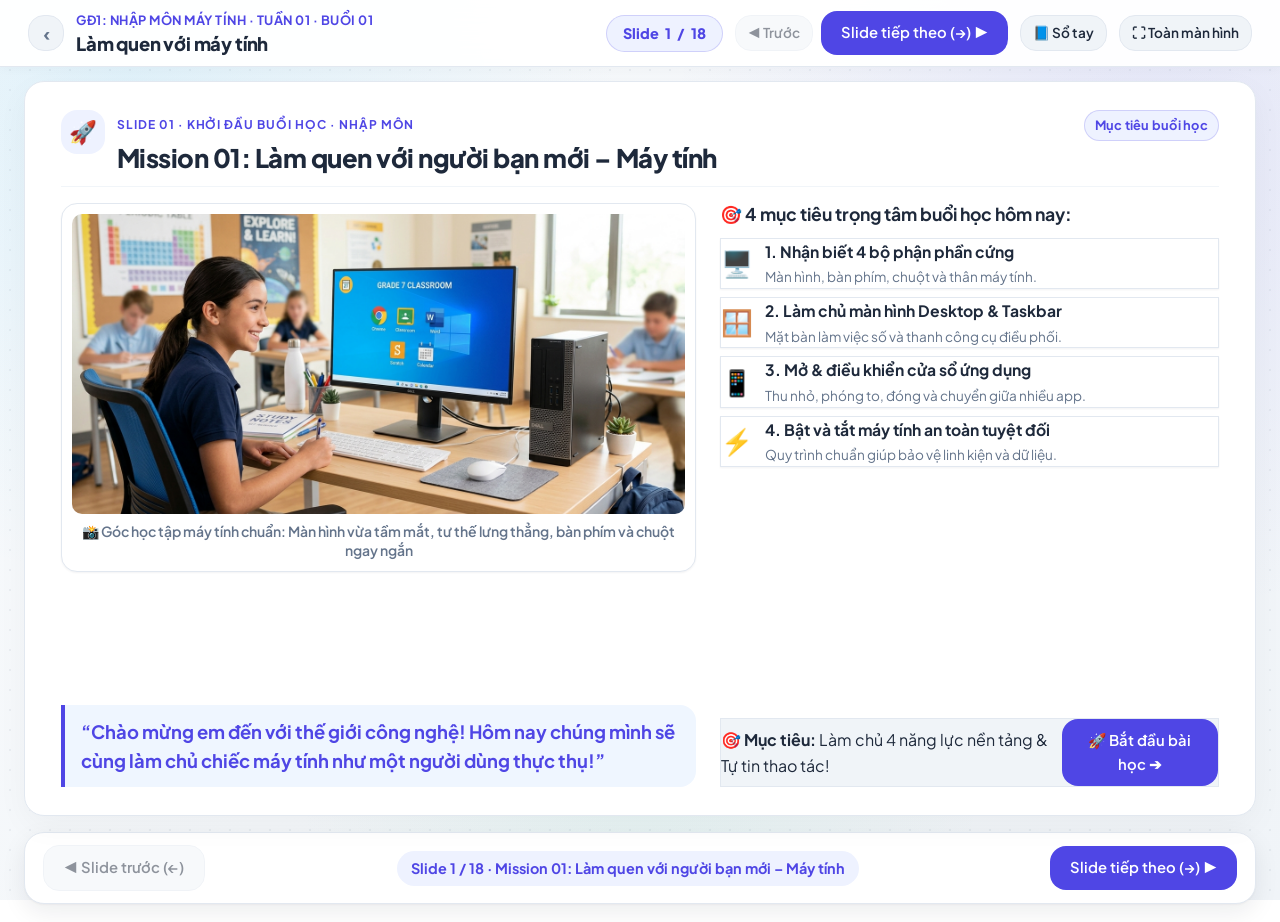
==== commit 150da67f: "feat: Hoàn thiện nội dung Buổi 2 (Chuột & thao tác cơ bản), mini game Whack-a-Mole và giao diện học " ====
--- a/templates/lesson.html
+++ b/templates/lesson.html
@@ -96,6 +96,7 @@
   <script src="../design-system/js/timer.js"></script>
   <script src="../design-system/js/checklist.js"></script>
   <script src="../design-system/js/quiz.js"></script>
+  <script src="../design-system/js/whack-a-mole.js"></script>
   <script src="../design-system/js/learning-engine.js"></script>
 
   <!-- Nạp file Lesson Data -->
--- a/design-system/css/layout.css
+++ b/design-system/css/layout.css
@@ -202,6 +202,27 @@
   gap: var(--space-4);
 }
 
+/* Card Boss Game (Đại chiến Đập Chuột) — Chiếm trọn slide không bị khoảng trắng */
+body.mode-slide .edu-card--boss,
+body.mode-slide .edu-card:has(.whack-game-container) {
+  padding: 16px 28px 20px;
+}
+
+body.mode-slide .edu-card--boss .edu-card__header,
+body.mode-slide .edu-card:has(.whack-game-container) .edu-card__header {
+  margin-bottom: 8px;
+  padding-bottom: 6px;
+}
+
+body.mode-slide .edu-card--boss .edu-card__body,
+body.mode-slide .edu-card:has(.whack-game-container) .edu-card__body {
+  flex: 1;
+  display: flex;
+  flex-direction: column;
+  min-height: 0;
+  gap: 0;
+}
+
 /* Fullscreen Mode Enhancements */
 :fullscreen .presentation-bar,
 :-webkit-full-screen .presentation-bar {
@@ -220,3 +241,11 @@
   min-height: calc(100vh - 135px);
   padding: 32px 48px;
 }
+
+:fullscreen body.mode-slide .edu-card--boss,
+:fullscreen body.mode-slide .edu-card:has(.whack-game-container),
+:-webkit-full-screen body.mode-slide .edu-card--boss,
+:-webkit-full-screen body.mode-slide .edu-card:has(.whack-game-container) {
+  padding: 20px 36px 24px;
+}
+
--- a/design-system/css/components.css
+++ b/design-system/css/components.css
@@ -596,14 +596,22 @@
 
 .progress-fill {
   height: 100%;
-  background: linear-gradient(90deg, var(--color-energy), var(--color-primary));
+  background: linear-gradient(90deg, var(--color-energy), var(--color-primary), #06b6d4, var(--color-energy));
+  background-size: 300% 100%;
   border-radius: var(--radius-full);
   width: 0%;
   transition: width var(--transition-slow);
+  animation: progressFillShimmer 4s linear infinite;
+}
+
+@keyframes progressFillShimmer {
+  0% { background-position: 100% 0; }
+  100% { background-position: -100% 0; }
 }
 
 .progress-fill--success {
-  background: linear-gradient(90deg, #34d399, var(--color-success));
+  background: linear-gradient(90deg, #34d399, var(--color-success), #10b981, #34d399);
+  background-size: 300% 100%;
 }
 
 .xp-badge {
@@ -1251,17 +1259,24 @@
   border-radius: var(--radius-md);
   text-align: center;
   cursor: pointer;
-  transition: all var(--transition-fast);
+  transition: all 0.25s cubic-bezier(0.16, 1, 0.3, 1);
   display: flex;
   flex-direction: column;
   align-items: center;
   gap: 8px;
+  position: relative;
 }
 
 .choice-card:hover {
   border-color: var(--color-primary);
-  background: var(--color-primary-light);
-  transform: translateY(-2px);
+  background: #faf5ff;
+  transform: translateY(-4px) scale(1.02);
+  box-shadow: 0 10px 24px rgba(79, 70, 229, 0.14);
+}
+
+.choice-card:hover > span:first-child {
+  transform: scale(1.2) translateY(-2px);
+  transition: transform 0.2s cubic-bezier(0.175, 0.885, 0.32, 1.275);
 }
 
 .choice-card.is-active {
@@ -1269,6 +1284,14 @@
   background: var(--color-primary-light);
   color: var(--color-primary);
   font-weight: 700;
+  box-shadow: 0 6px 18px rgba(79, 70, 229, 0.2);
+  animation: cardPop 0.3s cubic-bezier(0.175, 0.885, 0.32, 1.275);
+}
+
+@keyframes cardPop {
+  0% { transform: scale(0.96); }
+  60% { transform: scale(1.04); }
+  100% { transform: scale(1); }
 }
 
 /* ==========================================================================
@@ -1991,3 +2014,1151 @@
   font-size: 1.1rem;
   flex-shrink: 0;
 }
+
+/* ==========================================================================
+   27. MOUSE MASTERY & LAB SUITE (Suite Chuột & Bài tập Buổi 02)
+   ========================================================================== */
+
+/* Thẻ Giải phẫu Chuột (Mouse Anatomy Card) */
+.mouse-anatomy-grid {
+  display: grid;
+  grid-template-columns: repeat(2, 1fr);
+  gap: 16px;
+}
+
+.mouse-anatomy-card {
+  background: #ffffff;
+  border: 1.5px solid var(--border-soft);
+  border-radius: var(--radius-lg);
+  padding: 16px 18px;
+  display: flex;
+  flex-direction: column;
+  gap: 8px;
+  transition: all 0.25s cubic-bezier(0.16, 1, 0.3, 1);
+  position: relative;
+  overflow: hidden;
+}
+
+.mouse-anatomy-card::before {
+  content: '';
+  position: absolute;
+  top: 0;
+  left: 0;
+  right: 0;
+  height: 3px;
+  background: linear-gradient(90deg, var(--color-primary), var(--color-energy));
+  opacity: 0;
+  transition: opacity 0.25s ease;
+}
+
+.mouse-anatomy-card:hover {
+  border-color: var(--color-primary);
+  transform: translateY(-3px);
+  box-shadow: 0 10px 24px rgba(79, 70, 229, 0.12);
+}
+
+.mouse-anatomy-card:hover::before {
+  opacity: 1;
+}
+
+/* Tư thế cầm chuột (Ergonomics Grid) */
+.mouse-grip-grid {
+  display: grid;
+  grid-template-columns: 1fr 1fr;
+  gap: 20px;
+}
+
+.grip-card {
+  background: #ffffff;
+  border: 2px solid var(--border-soft);
+  border-radius: var(--radius-lg);
+  padding: 20px;
+  display: flex;
+  flex-direction: column;
+  gap: 12px;
+  transition: all 0.25s ease;
+}
+
+.grip-card:hover {
+  transform: translateY(-2px);
+  box-shadow: var(--shadow-card);
+}
+
+.grip-card--correct {
+  border-color: var(--color-success);
+  background: #f0fdf4;
+}
+
+.grip-card--wrong {
+  border-color: var(--color-danger);
+  background: #fff1f2;
+}
+
+/* Khu thử nghiệm Click (Mouse Click Tester Sandbox) */
+.click-tester-box {
+  background: #ffffff;
+  border: 2.5px dashed #cbd5e1;
+  border-radius: var(--radius-lg);
+  padding: 24px;
+  text-align: center;
+  transition: all 0.25s cubic-bezier(0.16, 1, 0.3, 1);
+  cursor: pointer;
+  user-select: none;
+  position: relative;
+  overflow: hidden;
+}
+
+.click-tester-box:hover {
+  border-color: var(--color-primary);
+  background: #eff6ff;
+  transform: translateY(-3px);
+  box-shadow: 0 10px 25px rgba(79, 70, 229, 0.12);
+}
+
+.click-tester-box:active {
+  transform: scale(0.97) translateY(0);
+}
+
+.click-tester-counter {
+  display: inline-block;
+  transition: transform 0.15s ease;
+}
+
+.click-tester-box:active .click-tester-counter {
+  transform: scale(1.3);
+  color: var(--color-energy) !important;
+}
+
+/* Hộp quà Double Click */
+.double-click-gift {
+  width: 140px;
+  height: 140px;
+  margin: 0 auto;
+  background: linear-gradient(135deg, #f59e0b 0%, #ea580c 100%);
+  border-radius: 28px;
+  display: flex;
+  flex-direction: column;
+  align-items: center;
+  justify-content: center;
+  color: white;
+  cursor: pointer;
+  box-shadow: 0 12px 30px rgba(234, 88, 12, 0.35), inset 0 2px 4px rgba(255, 255, 255, 0.4);
+  transition: all 0.25s cubic-bezier(0.34, 1.56, 0.64, 1);
+  user-select: none;
+  position: relative;
+  animation: giftIdleWiggle 4s ease-in-out infinite;
+}
+
+@keyframes giftIdleWiggle {
+  0%, 70%, 100% { transform: rotate(0deg) scale(1); }
+  75% { transform: rotate(-8deg) scale(1.04); }
+  80% { transform: rotate(8deg) scale(1.05); }
+  85% { transform: rotate(-5deg) scale(1.03); }
+  90% { transform: rotate(4deg) scale(1.02); }
+  95% { transform: rotate(0deg) scale(1); }
+}
+
+.double-click-gift:hover {
+  transform: scale(1.1) rotate(0deg);
+  box-shadow: 0 16px 40px rgba(234, 88, 12, 0.5), 0 0 24px rgba(245, 158, 11, 0.6);
+  animation: giftExcitedJiggle 0.4s ease-in-out infinite alternate;
+}
+
+@keyframes giftExcitedJiggle {
+  0% { transform: scale(1.08) rotate(-4deg); }
+  100% { transform: scale(1.12) rotate(4deg); }
+}
+
+.double-click-gift.is-opened {
+  background: linear-gradient(135deg, #10b981 0%, #059669 100%);
+  box-shadow: 0 14px 35px rgba(16, 185, 129, 0.4), 0 0 30px rgba(52, 211, 153, 0.6);
+  transform: scale(1.1) rotate(3deg);
+  animation: giftOpenedPop 0.6s cubic-bezier(0.175, 0.885, 0.32, 1.275);
+}
+
+@keyframes giftOpenedPop {
+  0% { transform: scale(0.8) rotate(-10deg); opacity: 0.8; }
+  50% { transform: scale(1.22) rotate(6deg); filter: brightness(1.25); }
+  100% { transform: scale(1.1) rotate(3deg); opacity: 1; }
+}
+
+/* Mô phỏng Context Menu Chuột phải (Mock Context Menu) */
+.mock-context-zone {
+  background: #f8fafc;
+  border: 2px dashed #cbd5e1;
+  border-radius: var(--radius-lg);
+  padding: 30px;
+  text-align: center;
+  position: relative;
+  min-height: 220px;
+  display: flex;
+  flex-direction: column;
+  align-items: center;
+  justify-content: center;
+  cursor: context-menu;
+}
+
+.mock-context-menu {
+  position: absolute;
+  background: #ffffff;
+  border: 1px solid var(--border-soft);
+  border-radius: var(--radius-md);
+  box-shadow: 0 12px 32px rgba(0, 0, 0, 0.12);
+  padding: 6px;
+  min-width: 190px;
+  display: none;
+  z-index: 20;
+  text-align: left;
+}
+
+.mock-context-menu.is-visible {
+  display: block;
+  animation: popIn 0.15s ease-out;
+}
+
+.mock-menu-item {
+  padding: 8px 12px;
+  border-radius: var(--radius-sm);
+  font-size: 0.88rem;
+  font-weight: 600;
+  color: var(--text-primary);
+  display: flex;
+  align-items: center;
+  gap: 8px;
+  cursor: pointer;
+  transition: all var(--transition-fast);
+}
+
+.mock-menu-item:hover {
+  background: var(--color-primary-light);
+  color: var(--color-primary);
+}
+
+.mock-menu-divider {
+  height: 1px;
+  background: #f1f5f9;
+  margin: 4px 0;
+}
+
+/* Khu vực Kéo & Thả tương tác (Drag & Drop Sandbox) */
+.drag-drop-arena {
+  display: grid;
+  grid-template-columns: 1fr 1fr;
+  gap: 20px;
+  padding: 16px;
+  background: #f8fafc;
+  border-radius: var(--radius-lg);
+  border: 1px solid var(--border-soft);
+}
+
+.drag-source-zone, .drag-target-zone {
+  background: #ffffff;
+  border: 2px dashed #cbd5e1;
+  border-radius: var(--radius-md);
+  padding: 16px;
+  min-height: 200px;
+  display: flex;
+  flex-direction: column;
+  gap: 10px;
+  transition: all var(--transition-fast);
+}
+
+.drag-target-zone.is-dragover {
+  border-color: var(--color-primary);
+  background: #eff6ff;
+  transform: scale(1.02);
+  box-shadow: 0 0 20px rgba(79, 70, 229, 0.25);
+  animation: targetPulse 1s ease-in-out infinite alternate;
+}
+
+@keyframes targetPulse {
+  0% { border-color: #3b82f6; }
+  100% { border-color: #8b5cf6; }
+}
+
+.draggable-chip {
+  background: #ffffff;
+  border: 1.5px solid var(--border-soft);
+  border-radius: var(--radius-sm);
+  padding: 10px 14px;
+  font-weight: 700;
+  font-size: 0.9rem;
+  display: flex;
+  align-items: center;
+  gap: 8px;
+  cursor: grab;
+  box-shadow: var(--shadow-sm);
+  transition: all 0.2s cubic-bezier(0.16, 1, 0.3, 1);
+  user-select: none;
+}
+
+.draggable-chip:hover {
+  border-color: var(--color-primary);
+  transform: translateY(-3px) scale(1.02);
+  box-shadow: 0 8px 20px rgba(79, 70, 229, 0.16);
+  color: var(--color-primary);
+}
+
+.draggable-chip.is-dragging {
+  opacity: 0.6;
+  cursor: grabbing;
+  transform: scale(1.05) rotate(2deg);
+  box-shadow: 0 14px 28px rgba(0, 0, 0, 0.18);
+}
+
+/* Thư viện 6 Hình dạng Con trỏ chuột (Cursor Gallery) */
+.cursor-gallery-grid {
+  display: grid;
+  grid-template-columns: repeat(3, 1fr);
+  gap: 14px;
+}
+
+.cursor-card {
+  background: #ffffff;
+  border: 1.5px solid var(--border-soft);
+  border-radius: var(--radius-md);
+  padding: 14px;
+  display: flex;
+  align-items: center;
+  gap: 12px;
+  transition: all 0.25s cubic-bezier(0.16, 1, 0.3, 1);
+}
+
+.cursor-card:hover {
+  border-color: var(--color-primary);
+  transform: translateY(-3px);
+  box-shadow: 0 8px 20px rgba(79, 70, 229, 0.12);
+}
+
+.cursor-card:hover .cursor-icon-box {
+  transform: scale(1.15) rotate(-6deg);
+  background: var(--color-primary-light);
+  transition: all 0.2s ease;
+}
+
+.cursor-icon-box {
+  width: 44px;
+  height: 44px;
+  border-radius: var(--radius-sm);
+  background: var(--bg-page-secondary);
+  display: flex;
+  align-items: center;
+  justify-content: center;
+  font-size: 1.4rem;
+  flex-shrink: 0;
+  transition: all 0.2s ease;
+}
+
+/* Mini Game Luyện Chuột (Mouse Bubble Popping Game) */
+.bubble-game-board {
+  position: relative;
+  background: linear-gradient(180deg, #eff6ff 0%, #ffffff 100%);
+  border: 2px solid var(--border-soft);
+  border-radius: 0 0 var(--radius-lg) var(--radius-lg);
+  height: 290px;
+  overflow: hidden;
+  box-shadow: inset 0 2px 6px rgba(0, 0, 0, 0.03);
+}
+
+.game-target-bubble {
+  position: absolute;
+  width: 54px;
+  height: 54px;
+  border-radius: 50%;
+  background: radial-gradient(circle at 35% 30%, #38bdf8, #4f46e5 75%, #312e81 100%);
+  box-shadow: 0 8px 20px rgba(79, 70, 229, 0.45), inset 0 2px 4px rgba(255, 255, 255, 0.8), inset 0 -3px 6px rgba(0, 0, 0, 0.2);
+  display: flex;
+  align-items: center;
+  justify-content: center;
+  font-size: 1.5rem;
+  color: white;
+  cursor: crosshair;
+  animation: bubbleEmerge 0.3s cubic-bezier(0.175, 0.885, 0.32, 1.275), bubbleWobble 2s ease-in-out infinite alternate;
+  user-select: none;
+  transition: transform 0.1s;
+}
+
+@keyframes bubbleEmerge {
+  0% { transform: scale(0) rotate(-20deg); opacity: 0; }
+  70% { transform: scale(1.15) rotate(5deg); opacity: 1; }
+  100% { transform: scale(1) rotate(0deg); opacity: 1; }
+}
+
+@keyframes bubbleWobble {
+  0% { transform: translateY(0px) scale(1, 1); }
+  50% { transform: translateY(-4px) scale(1.03, 0.97); }
+  100% { transform: translateY(3px) scale(0.97, 1.03); }
+}
+
+.game-target-bubble:hover {
+  transform: scale(1.2) !important;
+  box-shadow: 0 10px 28px rgba(14, 165, 233, 0.6), 0 0 20px rgba(56, 189, 248, 0.8);
+}
+
+.game-target-bubble:active {
+  transform: scale(0.9) !important;
+}
+
+.game-target-bubble.bubble-popped {
+  animation: bubblePopEffect 0.25s forwards cubic-bezier(0.1, 0.9, 0.2, 1);
+  pointer-events: none;
+}
+
+@keyframes bubblePopEffect {
+  0% { transform: scale(1); opacity: 1; }
+  50% { transform: scale(1.5); opacity: 0.7; filter: brightness(1.5); }
+  100% { transform: scale(2); opacity: 0; }
+}
+
+.game-hud-bar {
+  display: flex;
+  justify-content: space-between;
+  align-items: center;
+  padding: 12px 18px;
+  background: #ffffff;
+  border: 2px solid var(--border-soft);
+  border-bottom: 1px solid var(--border-soft);
+  border-radius: var(--radius-lg) var(--radius-lg) 0 0;
+  font-weight: 700;
+}
+
+/* ==========================================================================
+   28. WHAC-A-MOLE MASTER ARENA (Đại Chiến Đập Chuột Luyện Skill)
+   ========================================================================== */
+
+.whack-game-container {
+  flex: 1;
+  display: flex;
+  flex-direction: column;
+  width: 100%;
+  height: 100%;
+  min-height: 480px;
+  background: #ffffff;
+  border: 2px solid var(--border-soft);
+  border-radius: var(--radius-xl);
+  overflow: hidden;
+  box-shadow: 0 12px 36px rgba(0, 0, 0, 0.08);
+  user-select: none;
+  position: relative;
+}
+
+/* Thanh điều khiển trên cùng (HUD) */
+.whack-hud {
+  display: flex;
+  align-items: center;
+  justify-content: space-between;
+  padding: 10px 24px;
+  background: linear-gradient(180deg, #ffffff 0%, #f8fafc 100%);
+  border-bottom: 2px solid var(--border-soft);
+  gap: 16px;
+  flex-shrink: 0;
+  flex-wrap: wrap;
+}
+
+.whack-hud-group {
+  display: flex;
+  align-items: center;
+  gap: 16px;
+}
+
+.whack-hud-badge {
+  display: flex;
+  align-items: center;
+  gap: 8px;
+  background: #ffffff;
+  padding: 6px 14px;
+  border-radius: var(--radius-full);
+  border: 1.5px solid var(--border-soft);
+  box-shadow: 0 2px 6px rgba(0, 0, 0, 0.04);
+}
+
+.whack-hud-badge .label {
+  font-size: 0.8rem;
+  color: var(--text-secondary);
+  font-weight: 700;
+  text-transform: uppercase;
+}
+
+.whack-hud-badge .value {
+  font-size: 1.25rem;
+  font-weight: 900;
+  color: var(--color-primary);
+  min-width: 40px;
+  text-align: right;
+}
+
+.whack-hud-badge--combo .value {
+  color: #ea580c;
+}
+
+.whack-hud-badge--time .value {
+  color: var(--color-danger);
+}
+
+/* Sân cỏ đấu trường (Grass Arena) — Tự co giãn chiếm toàn bộ chiều cao slide */
+.whack-arena {
+  position: relative;
+  flex: 1;
+  width: 100%;
+  min-height: 440px;
+  background:
+    radial-gradient(circle at 50% 30%, #86efac 0%, #4ade80 40%, #22c55e 75%, #16a34a 100%);
+  padding: 20px 28px;
+  display: flex;
+  align-items: center;
+  justify-content: center;
+  overflow: hidden;
+  cursor: crosshair;
+}
+
+/* Lưới chấm cỏ xanh tinh tế */
+.whack-arena::before {
+  content: "";
+  position: absolute;
+  inset: 0;
+  background-image: radial-gradient(rgba(22, 101, 52, 0.15) 1.5px, transparent 1.5px);
+  background-size: 24px 24px;
+  pointer-events: none;
+}
+
+/* Lưới 9 hang chuột (3x3 grid) — Tỉ lệ chuẩn cân đối */
+.whack-grid {
+  display: grid;
+  grid-template-columns: repeat(3, 1fr);
+  gap: 14px 28px;
+  width: 100%;
+  max-width: 900px;
+  z-index: 2;
+  position: relative;
+}
+
+/* ==========================================================================
+   HIỆU ỨNG HANG CHUỘT 3D CHI TIẾT (3D Crater, Dirt Mound & Grass)
+   ========================================================================== */
+
+/* Khung toàn bộ hang chuột (Mole Hole) */
+.mole-hole {
+  position: relative;
+  width: 100%;
+  height: 135px;
+  max-width: 250px;
+  margin: 0 auto;
+  display: flex;
+  align-items: flex-end;
+  justify-content: center;
+  user-select: none;
+  overflow: visible;
+  transition: transform 0.15s ease-out;
+}
+
+/* 1. Bóng đổ tiếp xúc nền cỏ tạo cảm giác gò đất nổi 3D thực thụ */
+.hole-ground-shadow {
+  position: absolute;
+  bottom: 0px;
+  left: 4%;
+  right: 4%;
+  height: 40px;
+  background: radial-gradient(ellipse at 50% 50%, rgba(13, 50, 20, 0.45) 0%, rgba(13, 50, 20, 0.15) 55%, transparent 75%);
+  border-radius: 50%;
+  pointer-events: none;
+  z-index: 1;
+}
+
+/* 2. Gò đất đùn cao phía sau lòng hang */
+.hole-mound-back {
+  position: absolute;
+  bottom: 8px;
+  left: 6%;
+  right: 6%;
+  height: 56px;
+  background: radial-gradient(ellipse at 50% 25%, #854522 0%, #5d2e14 55%, #3a1a0b 100%);
+  border-radius: 50%;
+  box-shadow: 0 10px 20px rgba(0, 0, 0, 0.35), inset 0 3px 6px rgba(255, 255, 255, 0.22);
+  z-index: 2;
+  pointer-events: none;
+}
+
+/* 3. Miệng hố đen sâu thẳm dưới lòng đất */
+.hole-pit {
+  position: absolute;
+  bottom: 14px;
+  left: 16%;
+  right: 16%;
+  height: 44px;
+  background: radial-gradient(ellipse at 50% 65%, #050201 0%, #150803 55%, #2a1106 100%);
+  border-radius: 50%;
+  box-shadow: inset 0 12px 18px rgba(0, 0, 0, 0.95), 0 2px 4px rgba(255, 255, 255, 0.1);
+  border-top: 1.5px solid rgba(255, 255, 255, 0.15);
+  z-index: 3;
+  pointer-events: none;
+}
+
+/* 4. Khoang trồi sụt của chuột (Chỉ che giấu phần thân chìm dưới lòng đất) */
+.mole-chamber {
+  position: absolute;
+  bottom: 16px;
+  left: 8%;
+  right: 8%;
+  height: 125px;
+  overflow: hidden;
+  display: flex;
+  align-items: flex-end;
+  justify-content: center;
+  z-index: 4;
+  pointer-events: none;
+}
+
+/* ==========================================================================
+   HIỆU ỨNG CHUYỂN CẢNH NHÂN VẬT CHUỘT (Spring Physics & Living Idle)
+   ========================================================================== */
+
+/* Nhân vật Chuột (Mole) */
+.mole {
+  position: absolute;
+  bottom: 0px;
+  width: 98px;
+  height: 106px;
+  display: flex;
+  flex-direction: column;
+  align-items: center;
+  justify-content: flex-end;
+  transform: translateY(115%);
+  pointer-events: auto;
+  cursor: pointer;
+  filter: drop-shadow(0 4px 6px rgba(0, 0, 0, 0.25));
+  will-change: transform, filter;
+}
+
+/* SVG bao bọc hình ảnh nhân vật */
+.mole-svg-wrap {
+  width: 96px;
+  height: 98px;
+  display: flex;
+  align-items: center;
+  justify-content: center;
+  transition: transform 0.1s;
+}
+
+/* 1. Chuột nhô lên: Hiệu ứng lò xo nảy (Squash & Stretch) + Nhịp thở sống động */
+.mole.is-popped {
+  animation:
+    moleEmerge 0.38s cubic-bezier(0.25, 1.45, 0.55, 1) forwards,
+    moleIdle 1.8s ease-in-out 0.38s infinite alternate;
+}
+
+/* 2. Chuột lặn xuống êm ái khi hết thời gian */
+.mole.is-hiding {
+  animation: moleRetreat 0.26s cubic-bezier(0.4, 0, 0.6, 1) forwards;
+}
+
+/* 3. Chuột bị đập trúng: Nén dẹp, lóe sáng và lùi xuống */
+.mole.is-whacked {
+  animation: moleWhacked 0.38s cubic-bezier(0.16, 1, 0.3, 1) forwards;
+  pointer-events: none;
+}
+
+/* Keyframes: Nhảy vọt lên lò xo mượt mà */
+@keyframes moleEmerge {
+  0% {
+    transform: translateY(115%) scale(0.85, 1.25);
+    opacity: 0.8;
+  }
+  60% {
+    transform: translateY(-36px) scale(1.1, 0.92);
+    opacity: 1;
+  }
+  80% {
+    transform: translateY(-28px) scale(0.96, 1.04);
+  }
+  100% {
+    transform: translateY(-32px) scale(1, 1);
+  }
+}
+
+/* Keyframes: Nhịp thở sống động và nghiêng đầu quan sát khi đang nhô lên */
+@keyframes moleIdle {
+  0% {
+    transform: translateY(-32px) rotate(0deg);
+  }
+  50% {
+    transform: translateY(-35px) rotate(2.5deg);
+  }
+  100% {
+    transform: translateY(-32px) rotate(-2deg);
+  }
+}
+
+/* Keyframes: Thụt lùi xuống hang nhanh gọn */
+@keyframes moleRetreat {
+  0% {
+    transform: translateY(-32px) scale(1, 1);
+    opacity: 1;
+  }
+  25% {
+    transform: translateY(-37px) scale(1.08, 0.94);
+  }
+  100% {
+    transform: translateY(115%) scale(0.86, 1.2);
+    opacity: 0.5;
+  }
+}
+
+/* Keyframes: Bị đập trúng bẹp dí & lóe sáng */
+@keyframes moleWhacked {
+  0% {
+    transform: translateY(-32px) scale(1);
+    filter: brightness(1.6) drop-shadow(0 0 14px rgba(255, 255, 255, 0.9));
+  }
+  30% {
+    transform: translateY(-10px) scale(1.35, 0.55);
+    filter: brightness(1.2) hue-rotate(-20deg);
+  }
+  60% {
+    transform: translateY(15px) scale(0.95, 1.08);
+  }
+  100% {
+    transform: translateY(115%) scale(0.8);
+    opacity: 0.3;
+  }
+}
+
+/* 5. Bờ đất tự nhiên phía trước che chân chuột */
+.hole-dirt-front {
+  position: absolute;
+  bottom: 4px;
+  left: 8%;
+  right: 8%;
+  height: 35px;
+  background: linear-gradient(180deg, #8a4822 0%, #5d2e14 45%, #3a1a0b 100%);
+  border-radius: 50% 50% 45% 45% / 40% 40% 60% 60%;
+  box-shadow: 0 6px 14px rgba(0, 0, 0, 0.35), inset 0 2.5px 5px rgba(255, 255, 255, 0.22);
+  z-index: 5;
+  pointer-events: none;
+  overflow: hidden;
+}
+
+/* Vân đất sỏi gồ ghề 3D */
+.dirt-front-texture {
+  position: absolute;
+  inset: 0;
+  background-image:
+    radial-gradient(ellipse at 25% 40%, rgba(255, 255, 255, 0.18) 2px, transparent 2px),
+    radial-gradient(ellipse at 75% 55%, rgba(0, 0, 0, 0.28) 3px, transparent 3px),
+    radial-gradient(ellipse at 50% 30%, rgba(255, 255, 255, 0.12) 1.5px, transparent 1.5px);
+  background-size: 28px 18px;
+  opacity: 0.75;
+}
+
+/* 6. Khóm cỏ tiền cảnh viền quanh miệng hang */
+.hole-grass-tuft {
+  position: absolute;
+  z-index: 6;
+  pointer-events: none;
+  line-height: 1;
+  filter: drop-shadow(0 2px 4px rgba(0, 0, 0, 0.25));
+  transition: transform 0.25s cubic-bezier(0.175, 0.885, 0.32, 1.275);
+}
+
+.hole-grass-left {
+  bottom: 10px;
+  left: 6px;
+  font-size: 1.25rem;
+  transform: rotate(-10deg);
+}
+
+.hole-grass-right {
+  bottom: 10px;
+  right: 6px;
+  font-size: 1.25rem;
+  transform: rotate(10deg) scaleX(-1);
+}
+
+.hole-grass-center {
+  bottom: 2px;
+  left: 50%;
+  transform: translateX(-50%);
+  font-size: 0.95rem;
+  opacity: 0.9;
+}
+
+/* Cỏ lay động tự nhiên khi chuột nhô lên */
+.mole-hole.is-popping .hole-grass-left {
+  transform: rotate(-24deg) scale(1.18);
+}
+
+.mole-hole.is-popping .hole-grass-right {
+  transform: rotate(24deg) scaleX(-1) scale(1.18);
+}
+
+/* Rung miệng hang khi bị búa đập */
+.hole-whacked-impact {
+  animation: holeImpactShake 0.32s ease-in-out;
+}
+
+@keyframes holeImpactShake {
+  0%, 100% { transform: translateY(0); }
+  25% { transform: translateY(5px); }
+  55% { transform: translateY(-3px); }
+  80% { transform: translateY(1px); }
+}
+
+/* ==========================================================================
+   HIỆU ỨNG BỤI ĐẤT TUNG TÓE KHI CHUỘT NHẢY KHỎI HANG (Dust Cloud Burst)
+   ========================================================================== */
+
+.hole-dust-container {
+  position: absolute;
+  bottom: 16px;
+  left: 50%;
+  transform: translateX(-50%);
+  width: 140px;
+  height: 30px;
+  pointer-events: none;
+  z-index: 7;
+}
+
+.dust-particle {
+  position: absolute;
+  border-radius: 50%;
+  opacity: 0;
+  pointer-events: none;
+}
+
+.dust-p1 {
+  width: 11px;
+  height: 9px;
+  background: #a16207;
+  left: 20%;
+  bottom: 6px;
+}
+
+.dust-p2 {
+  width: 8px;
+  height: 6px;
+  background: #d97706;
+  left: 32%;
+  bottom: 10px;
+}
+
+.dust-p3 {
+  width: 12px;
+  height: 9px;
+  background: #92400e;
+  right: 22%;
+  bottom: 6px;
+}
+
+.dust-p4 {
+  width: 7px;
+  height: 7px;
+  background: #b45309;
+  right: 34%;
+  bottom: 10px;
+}
+
+.hole-dust-container.is-active .dust-p1 {
+  animation: dustBurstLeft1 0.45s ease-out forwards;
+}
+.hole-dust-container.is-active .dust-p2 {
+  animation: dustBurstLeft2 0.42s ease-out 0.04s forwards;
+}
+.hole-dust-container.is-active .dust-p3 {
+  animation: dustBurstRight1 0.45s ease-out forwards;
+}
+.hole-dust-container.is-active .dust-p4 {
+  animation: dustBurstRight2 0.42s ease-out 0.04s forwards;
+}
+
+@keyframes dustBurstLeft1 {
+  0% { transform: translate(0, 0) scale(0.3); opacity: 0; }
+  35% { opacity: 0.95; transform: translate(-22px, -18px) scale(1.3); }
+  100% { opacity: 0; transform: translate(-36px, -8px) scale(0.4); }
+}
+@keyframes dustBurstLeft2 {
+  0% { transform: translate(0, 0) scale(0.3); opacity: 0; }
+  35% { opacity: 0.85; transform: translate(-14px, -24px) scale(1.1); }
+  100% { opacity: 0; transform: translate(-22px, -16px) scale(0.3); }
+}
+@keyframes dustBurstRight1 {
+  0% { transform: translate(0, 0) scale(0.3); opacity: 0; }
+  35% { opacity: 0.95; transform: translate(22px, -18px) scale(1.3); }
+  100% { opacity: 0; transform: translate(36px, -8px) scale(0.4); }
+}
+@keyframes dustBurstRight2 {
+  0% { transform: translate(0, 0) scale(0.3); opacity: 0; }
+  35% { opacity: 0.85; transform: translate(14px, -24px) scale(1.1); }
+  100% { opacity: 0; transform: translate(22px, -16px) scale(0.3); }
+}
+
+
+/* Điểm số bay lên khi đập (Floating Score) */
+.whack-float-score {
+  position: absolute;
+  font-size: 1.35rem;
+  font-weight: 900;
+  pointer-events: none;
+  z-index: 10;
+  animation: floatScore 0.65s cubic-bezier(0.16, 1, 0.3, 1) forwards;
+  text-shadow: 0 2px 6px rgba(0, 0, 0, 0.4);
+}
+
+.whack-float-score--bonus { color: #facc15; }
+.whack-float-score--normal { color: #ffffff; }
+.whack-float-score--bomb { color: #f43f5e; }
+.whack-float-score--magic { color: #c084fc; }
+
+@keyframes floatScore {
+  0% { transform: translate(-50%, 0) scale(0.7); opacity: 0; }
+  25% { transform: translate(-50%, -20px) scale(1.2); opacity: 1; }
+  100% { transform: translate(-50%, -55px) scale(1); opacity: 0; }
+}
+
+/* Rung màn hình khi nổ bom */
+.screen-shake {
+  animation: screenShake 0.4s ease-in-out;
+}
+
+@keyframes screenShake {
+  0%, 100% { transform: translate(0, 0); }
+  20% { transform: translate(-8px, 6px); }
+  40% { transform: translate(8px, -6px); }
+  60% { transform: translate(-5px, 4px); }
+  80% { transform: translate(5px, -2px); }
+}
+
+/* Búa đập chuột tùy biến (Custom Hammer) */
+.whack-hammer {
+  position: fixed;
+  width: 56px;
+  height: 56px;
+  pointer-events: none;
+  z-index: 9999;
+  transform: translate(-30%, -70%) rotate(0deg);
+  transition: transform 0.05s ease-out;
+  display: none;
+  font-size: 3rem;
+  filter: drop-shadow(2px 6px 8px rgba(0, 0, 0, 0.35));
+}
+
+.whack-hammer.is-swinging {
+  transform: translate(-30%, -70%) rotate(-45deg) scale(0.9);
+}
+
+/* Bảng hướng dẫn nhận diện chuột (Mole Legend Bar) */
+.whack-mole-legend {
+  display: grid;
+  grid-template-columns: repeat(4, 1fr);
+  gap: 12px;
+  padding: 10px 24px;
+  background: #ffffff;
+  border-top: 1.5px solid var(--border-soft);
+  flex-shrink: 0;
+}
+
+.whack-legend-card {
+  display: flex;
+  align-items: center;
+  gap: 10px;
+  padding: 8px 12px;
+  border-radius: var(--radius-md);
+  border: 1.5px solid var(--border-soft);
+  background: var(--bg-page-secondary);
+}
+
+.whack-legend-icon {
+  font-size: 1.6rem;
+  flex-shrink: 0;
+}
+
+.whack-legend-info {
+  display: flex;
+  flex-direction: column;
+}
+
+.whack-legend-title {
+  font-size: 0.88rem;
+  font-weight: 800;
+  color: var(--text-primary);
+}
+
+.whack-legend-skill {
+  font-size: 0.78rem;
+  font-weight: 700;
+}
+
+/* Màn hình Bắt đầu & Kết thúc Trò chơi (Overlay Screen) */
+.whack-overlay {
+  position: absolute;
+  inset: 0;
+  background: rgba(15, 23, 42, 0.85);
+  backdrop-filter: blur(8px);
+  -webkit-backdrop-filter: blur(8px);
+  z-index: 20;
+  display: flex;
+  flex-direction: column;
+  align-items: center;
+  justify-content: center;
+  padding: 16px;
+  color: #ffffff;
+  text-align: center;
+  overflow-y: auto;
+}
+
+.whack-overlay-dialog {
+  background: #ffffff;
+  color: var(--text-primary);
+  border-radius: 20px;
+  padding: 20px 28px;
+  max-width: 580px;
+  width: 95%;
+  max-height: 94%;
+  box-shadow: 0 20px 50px rgba(0, 0, 0, 0.35);
+  display: flex;
+  flex-direction: column;
+  align-items: center;
+  gap: 10px;
+  animation: popIn 0.25s cubic-bezier(0.16, 1, 0.3, 1);
+  overflow-y: auto;
+}
+
+.whack-overlay-dialog h3 {
+  font-size: 1.35rem;
+  font-weight: 900;
+  margin: 0;
+  color: var(--text-primary);
+}
+
+.whack-diff-selector {
+  display: flex;
+  gap: 8px;
+  width: 100%;
+  justify-content: center;
+}
+
+.whack-diff-btn {
+  flex: 1;
+  padding: 7px 12px;
+  border-radius: var(--radius-md);
+  border: 1.5px solid var(--border-soft);
+  background: var(--bg-page-secondary);
+  font-weight: 700;
+  font-size: 0.85rem;
+  cursor: pointer;
+  transition: all var(--transition-fast);
+}
+
+.whack-diff-btn.is-active {
+  background: var(--color-primary);
+  color: #ffffff;
+  border-color: var(--color-primary);
+  box-shadow: 0 4px 12px rgba(79, 70, 229, 0.3);
+}
+
+/* Star Rating trên màn hình Game Over */
+.whack-stars-row {
+  display: flex;
+  gap: 6px;
+  font-size: 2rem;
+}
+
+/* ==========================================================================
+   29. LIVELY MICRO-ANIMATIONS & INTERACTION POLISH (Họat ảnh sinh động)
+   ========================================================================== */
+
+/* Scroll & Zoom Rocket Animation */
+.scroll-zoom-box {
+  transition: all 0.3s cubic-bezier(0.16, 1, 0.3, 1);
+  position: relative;
+}
+
+.scroll-zoom-box:hover {
+  border-color: var(--color-energy) !important;
+  background: #fffbeb !important;
+  box-shadow: 0 8px 24px rgba(245, 158, 11, 0.15);
+}
+
+.scroll-zoom-target {
+  display: inline-block;
+  animation: rocketBobbing 3s ease-in-out infinite;
+  will-change: transform;
+}
+
+@keyframes rocketBobbing {
+  0%, 100% { transform: translateY(0) rotate(0deg); }
+  50% { transform: translateY(-10px) rotate(-4deg); }
+}
+
+/* Checklist Items Spring & Hover */
+.checklist-item {
+  transition: all 0.2s cubic-bezier(0.16, 1, 0.3, 1);
+  cursor: pointer;
+}
+
+.checklist-item:hover {
+  transform: translateX(4px);
+  border-color: var(--color-primary) !important;
+  box-shadow: 0 4px 12px rgba(79, 70, 229, 0.1);
+}
+
+.checklist-item.is-completed {
+  animation: checkSpring 0.35s cubic-bezier(0.175, 0.885, 0.32, 1.275);
+}
+
+@keyframes checkSpring {
+  0% { transform: scale(0.98); }
+  50% { transform: scale(1.03); }
+  100% { transform: scale(1); }
+}
+
+/* Quiz Option Interactive Hover */
+.quiz-option {
+  transition: all 0.2s cubic-bezier(0.16, 1, 0.3, 1);
+}
+
+.quiz-option:hover:not(:disabled) {
+  transform: translateX(6px);
+  border-color: var(--color-primary);
+  background: #faf5ff;
+  box-shadow: 0 4px 14px rgba(79, 70, 229, 0.12);
+}
+
+/* Primary Button Dynamic Polish */
+.btn--primary {
+  transition: all 0.25s cubic-bezier(0.16, 1, 0.3, 1);
+}
+
+.btn--primary:hover {
+  transform: translateY(-2px);
+  box-shadow: 0 6px 20px rgba(79, 70, 229, 0.35);
+}
+
+.btn--primary:active {
+  transform: translateY(0) scale(0.97);
+}
+
+.btn--energy {
+  transition: all 0.25s cubic-bezier(0.16, 1, 0.3, 1);
+}
+
+.btn--energy:hover {
+  transform: translateY(-2px);
+  box-shadow: 0 6px 20px rgba(245, 158, 11, 0.4);
+}
+
+.btn--energy:active {
+  transform: translateY(0) scale(0.97);
+}
+
+/* 3D Mouse Visualizer Button Active */
+.mouse-zone {
+  transition: all 0.15s cubic-bezier(0.16, 1, 0.3, 1);
+}
+
+.mouse-zone.is-active,
+.mouse-zone:active {
+  transform: scale(0.95);
+  box-shadow: inset 0 2px 6px rgba(0, 0, 0, 0.25), 0 0 16px rgba(79, 70, 229, 0.6) !important;
+}
+
+
+
--- a/design-system/css/responsive.css
+++ b/design-system/css/responsive.css
@@ -98,4 +98,76 @@
     height: 48px;
     font-size: 1.3rem;
   }
+
+  /* Whack-a-Mole Game Mobile */
+  .whack-mole-legend {
+    grid-template-columns: 1fr;
+    gap: 6px;
+    padding: 8px 12px;
+  }
+
+  .whack-hud {
+    padding: 8px 12px;
+    gap: 8px;
+  }
+
+  .whack-hud-group {
+    gap: 8px;
+  }
+
+  .whack-hud-badge {
+    padding: 4px 10px;
+  }
+
+  .whack-hud-badge .value {
+    font-size: 1rem;
+    min-width: 28px;
+  }
+
+  .whack-grid {
+    gap: 10px 14px;
+    max-width: 340px;
+  }
+
+  .mole-hole {
+    height: 85px;
+  }
+
+  .mole {
+    width: 65px;
+    height: 72px;
+  }
+
+  .mole-svg-wrap {
+    width: 60px;
+    height: 60px;
+  }
 }
+
+/* Split-screen Responsive for Whack-a-Mole */
+@media (max-width: 900px) {
+  .whack-grid {
+    gap: 14px 20px;
+    max-width: 600px;
+  }
+
+  .mole-hole {
+    height: 100px;
+  }
+
+  .mole {
+    width: 78px;
+    height: 86px;
+  }
+
+  .mole-svg-wrap {
+    width: 72px;
+    height: 72px;
+  }
+
+  .whack-mole-legend {
+    grid-template-columns: repeat(2, 1fr);
+    gap: 8px;
+  }
+}
+
